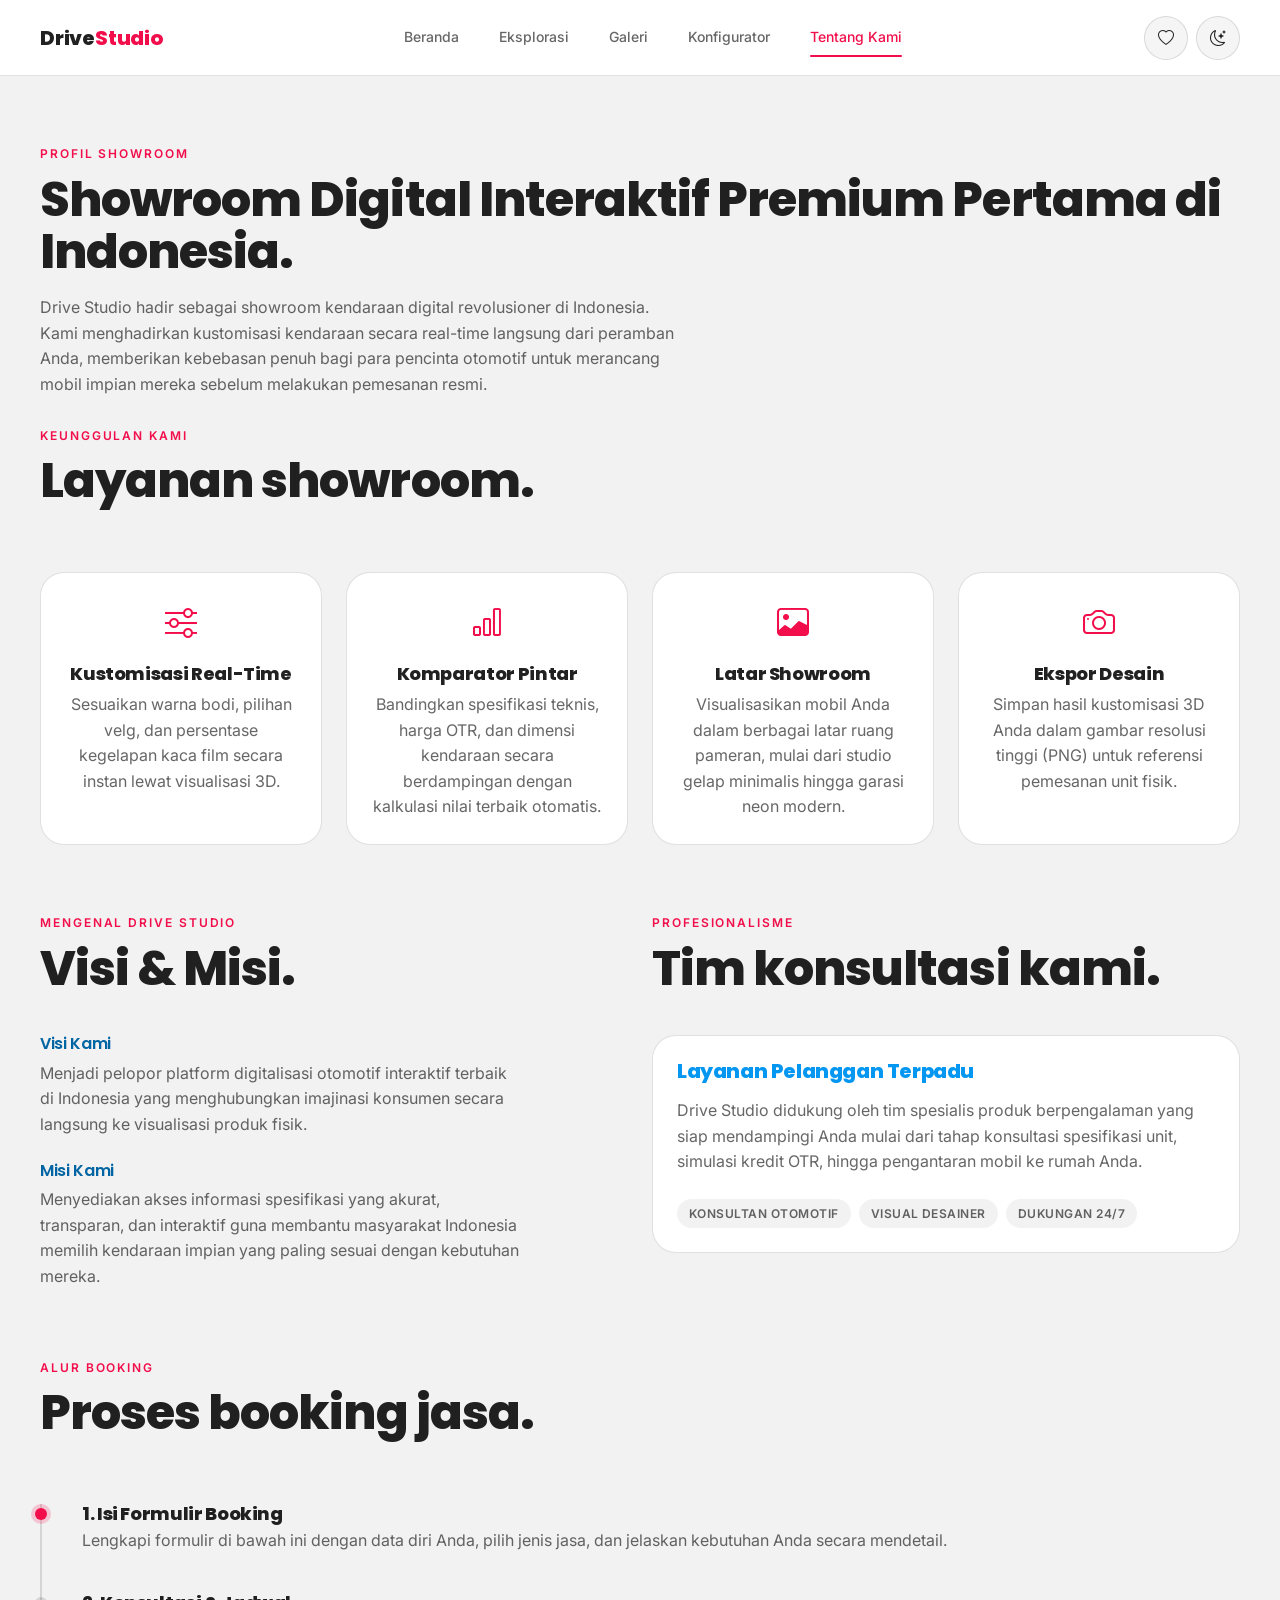
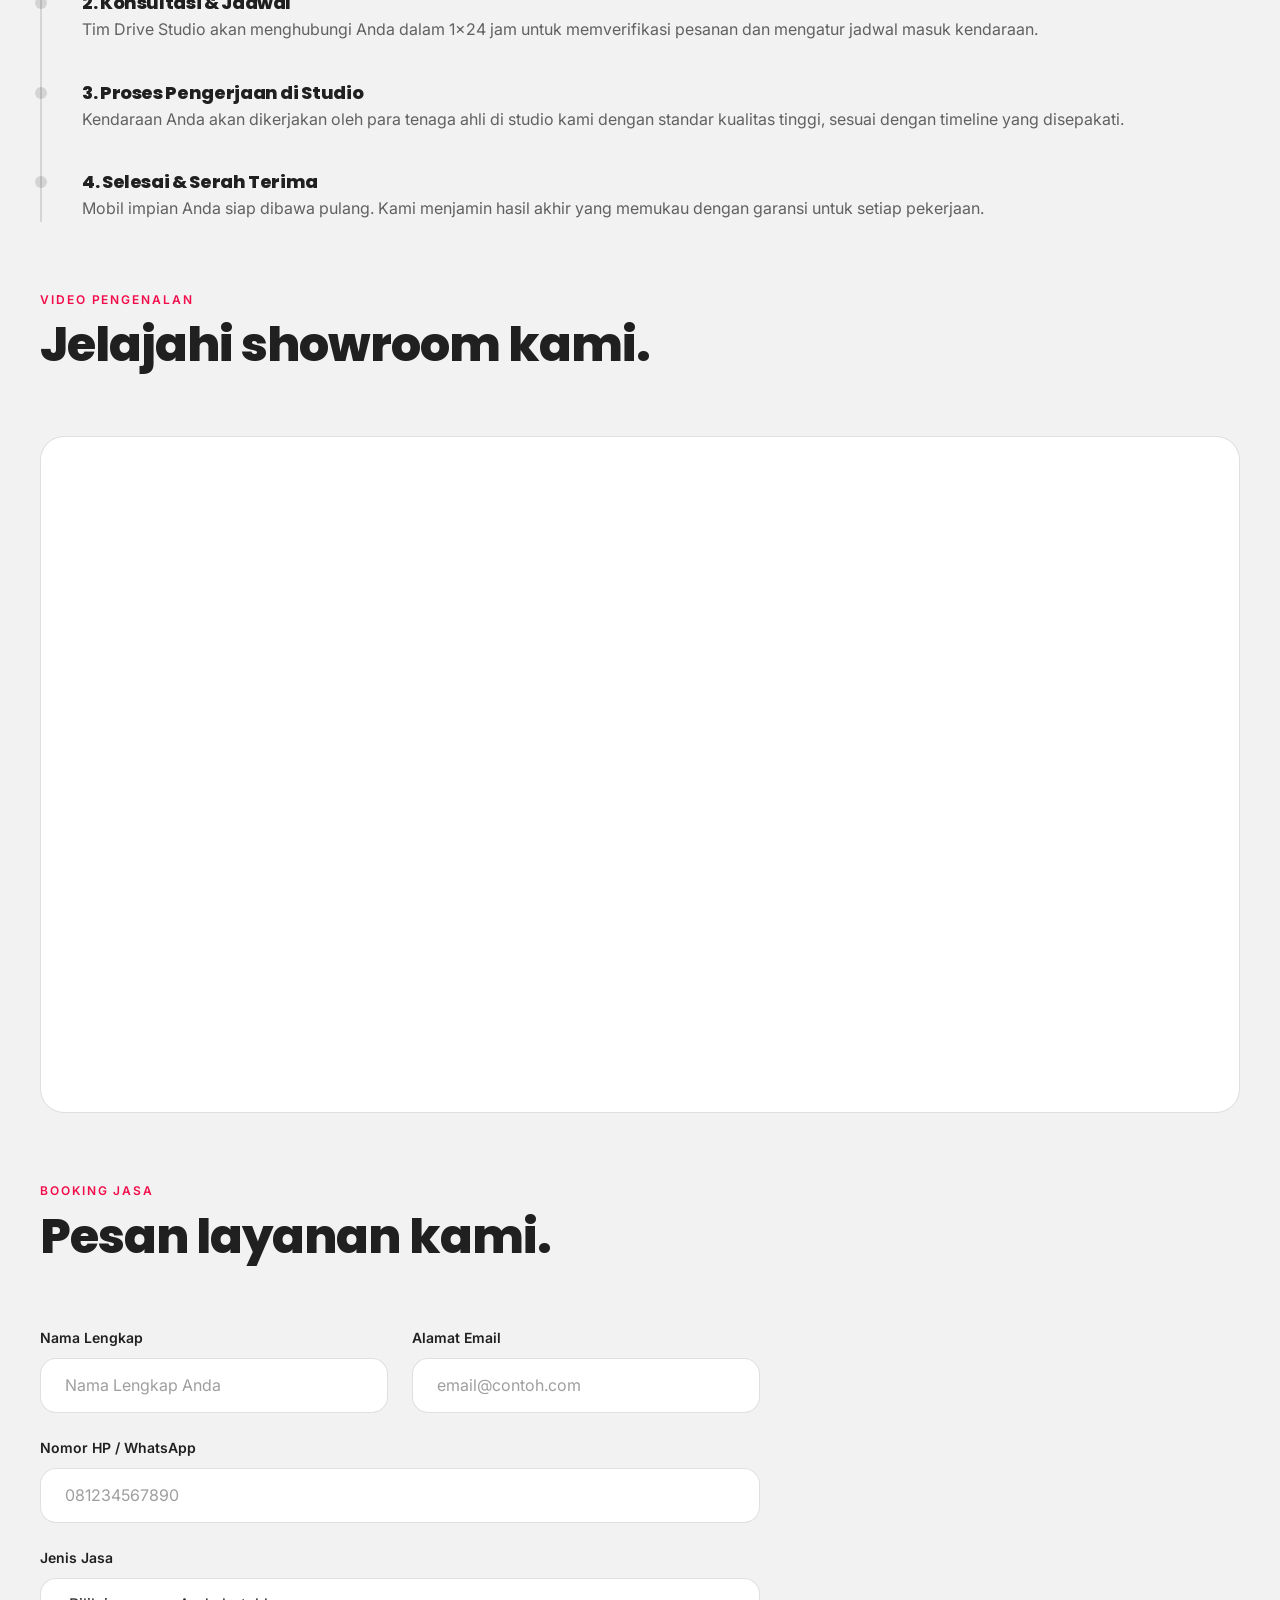
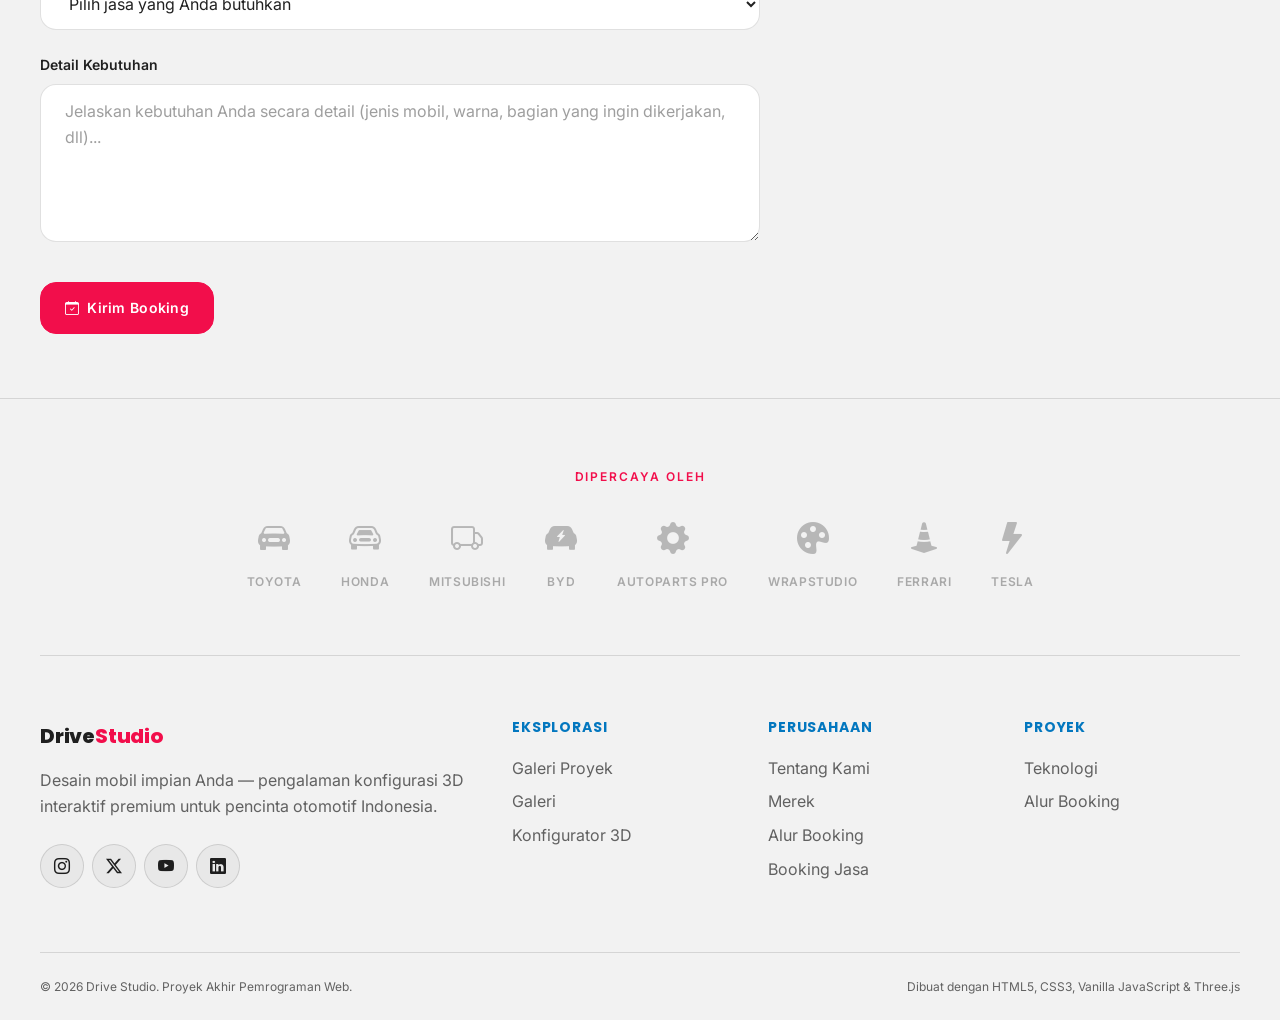
==== about.html @ 130761ae "Initial commit" ====
<!DOCTYPE html>
<html lang="id">
<head>
  <meta charset="UTF-8" />
  <meta name="viewport" content="width=device-width, initial-scale=1.0" />
  <title>Tentang Kami — Drive Studio</title>
  <meta name="description" content="Ketahui lebih lanjut tentang showroom digital Drive Studio, layanan kustomisasi 3D kami, serta hubungi tim konsultan kami." />

  <script>
    (function () {
      try {
        var saved = JSON.parse(localStorage.getItem('ds:theme'));
        if (saved === 'light') document.documentElement.dataset.theme = 'light';
      } catch (e) { /* localStorage tidak tersedia */ }
    })();
  </script>

  <link rel="stylesheet" href="https://cdn.jsdelivr.net/npm/bootstrap-icons@1.11.3/font/bootstrap-icons.min.css" />
  <link rel="stylesheet" href="css/main.css?v=21" />
  <link rel="stylesheet" href="css/components.css?v=21" />
  <link rel="stylesheet" href="css/animations.css?v=21" />
  <link rel="stylesheet" href="css/pages.css?v=21" />
  <link rel="stylesheet" href="css/responsive.css?v=21" />
</head>
<body data-page="about">

  <div class="loading-screen" id="loadingScreen">
    <p class="loading-logo">DRIVE<span class="text-primary">STUDIO</span></p>
    <div class="loading-bar">
      <div class="loading-bar-fill" id="loadingBarFill"></div>
    </div>
  </div>

  <header class="navbar" id="navbar">
    <div class="container navbar-inner">
      <a href="index.html" class="navbar-brand">Drive<span>Studio</span></a>

      <nav class="navbar-links" aria-label="Navigasi Utama">
        <a href="index.html">Beranda</a>
        <a href="cars.html">Eksplorasi</a>
        <a href="compare.html">Galeri</a>
        <a href="configurator.html">Konfigurator</a>
        <a href="about.html" class="is-active">Tentang Kami</a>
      </nav>

      <div class="navbar-actions">
        <a href="cars.html?view=favorites" class="btn-icon icon-btn-badged" id="favoritesLink" aria-label="Mobil Favorit">
          <i class="bi bi-heart"></i>
          <span class="icon-btn-badge" id="favoritesCount" hidden>0</span>
        </a>
        <button type="button" class="btn-icon" id="themeToggle" aria-label="Ubah Tema Terang/Gelap">
          <i class="bi bi-moon-stars" id="themeIcon"></i>
        </button>
        <button type="button" class="btn-icon navbar-toggle" id="navbarToggle" aria-label="Buka Menu" aria-expanded="false" aria-controls="navbarDrawer">
          <i class="bi bi-list" id="navbarToggleIcon"></i>
        </button>
      </div>
    </div>
  </header>

  <div class="navbar-drawer" id="navbarDrawer">
    <a href="index.html">Beranda</a>
    <a href="cars.html">Eksplorasi</a>
    <a href="compare.html">Galeri</a>
    <a href="configurator.html">Konfigurator</a>
    <a href="about.html" class="is-active">Tentang Kami</a>
  </div>

  <main id="main-content">
    <section class="page-hero">
      <div class="container">
        <p class="eyebrow reveal">Profil Showroom</p>
        <h1 class="mt-2 reveal fs-h2">Showroom Digital Interaktif Premium Pertama di Indonesia.</h1>
        <p class="text-mid mt-3 reveal max-w-prose">
          Drive Studio hadir sebagai showroom kendaraan digital revolusioner di Indonesia. Kami menghadirkan kustomisasi kendaraan secara real-time langsung dari peramban Anda, memberikan kebebasan penuh bagi para pencinta otomotif untuk merancang mobil impian mereka sebelum melakukan pemesanan resmi.
        </p>
      </div>
    </section>

    <!-- Services / Features -->
    <section class="section pt-0" id="tech">
      <div class="container">
        <p class="eyebrow reveal">Keunggulan Kami</p>
        <h2 class="mt-2 reveal">Layanan showroom.</h2>

        <div class="grid grid-4 mt-6 reveal-stagger">
          <article class="card tech-card reveal">
            <i class="bi bi-sliders"></i>
            <h3 class="mt-3" style="font-size: 1.125rem;">Kustomisasi Real-Time</h3>
            <p class="text-mid mt-2">Sesuaikan warna bodi, pilihan velg, dan persentase kegelapan kaca film secara instan lewat visualisasi 3D.</p>
          </article>
          <article class="card tech-card reveal">
            <i class="bi bi-bar-chart"></i>
            <h3 class="mt-3" style="font-size: 1.125rem;">Komparator Pintar</h3>
            <p class="text-mid mt-2">Bandingkan spesifikasi teknis, harga OTR, dan dimensi kendaraan secara berdampingan dengan kalkulasi nilai terbaik otomatis.</p>
          </article>
          <article class="card tech-card reveal">
            <i class="bi bi-image"></i>
            <h3 class="mt-3" style="font-size: 1.125rem;">Latar Showroom</h3>
            <p class="text-mid mt-2">Visualisasikan mobil Anda dalam berbagai latar ruang pameran, mulai dari studio gelap minimalis hingga garasi neon modern.</p>
          </article>
          <article class="card tech-card reveal">
            <i class="bi bi-camera"></i>
            <h3 class="mt-3" style="font-size: 1.125rem;">Ekspor Desain</h3>
            <p class="text-mid mt-2">Simpan hasil kustomisasi 3D Anda dalam gambar resolusi tinggi (PNG) untuk referensi pemesanan unit fisik.</p>
          </article>
        </div>
      </div>
    </section>

    <!-- Team and Visi Misi -->
    <section class="section pt-0">
      <div class="container">
        <div class="grid grid-2 gap-5 items-start">
          <div class="reveal">
            <p class="eyebrow">Mengenal Drive Studio</p>
            <h2 class="mt-2">Visi &amp; Misi.</h2>
            <div class="mt-5">
              <h4 class="fs-base fw-600 text-secondary">Visi Kami</h4>
              <p class="text-mid mt-2 max-w-sm">
                Menjadi pelopor platform digitalisasi otomotif interaktif terbaik di Indonesia yang menghubungkan imajinasi konsumen secara langsung ke visualisasi produk fisik.
              </p>
            </div>
            <div class="mt-4">
              <h4 class="fs-base fw-600 text-secondary">Misi Kami</h4>
              <p class="text-mid mt-2 max-w-sm">
                Menyediakan akses informasi spesifikasi yang akurat, transparan, dan interaktif guna membantu masyarakat Indonesia memilih kendaraan impian yang paling sesuai dengan kebutuhan mereka.
              </p>
            </div>
          </div>

          <div class="reveal">
            <p class="eyebrow">Profesionalisme</p>
            <h2 class="mt-2">Tim konsultasi kami.</h2>
            <div class="card mt-5">
              <div class="card-body">
                <h3 style="font-size: 1.25rem; color: var(--secondary);">Layanan Pelanggan Terpadu</h3>
                <p class="text-mid mt-3">
                  Drive Studio didukung oleh tim spesialis produk berpengalaman yang siap mendampingi Anda mulai dari tahap konsultasi spesifikasi unit, simulasi kredit OTR, hingga pengantaran mobil ke rumah Anda.
                </p>
                <div class="flex gap-2 mt-4" style="flex-wrap: wrap;">
                  <span class="badge">Konsultan Otomotif</span>
                  <span class="badge">Visual Desainer</span>
                  <span class="badge">Dukungan 24/7</span>
                </div>
              </div>
            </div>
          </div>
        </div>
      </div>
    </section>

    <!-- Booking Process Flow -->
    <section class="section pt-0" id="roadmap">
      <div class="container">
        <p class="eyebrow reveal">Alur Booking</p>
        <h2 class="mt-2 reveal">Proses booking jasa.</h2>

        <ol class="timeline mt-6 reveal-stagger">
          <li class="timeline-item is-complete reveal">
            <span class="timeline-marker"></span>
            <h3 style="font-size: 1.125rem;">1. Isi Formulir Booking</h3>
            <p class="text-mid mt-1">Lengkapi formulir di bawah ini dengan data diri Anda, pilih jenis jasa, dan jelaskan kebutuhan Anda secara mendetail.</p>
          </li>
          <li class="timeline-item reveal">
            <span class="timeline-marker"></span>
            <h3 style="font-size: 1.125rem;">2. Konsultasi & Jadwal</h3>
            <p class="text-mid mt-1">Tim Drive Studio akan menghubungi Anda dalam 1×24 jam untuk memverifikasi pesanan dan mengatur jadwal masuk kendaraan.</p>
          </li>
          <li class="timeline-item reveal">
            <span class="timeline-marker"></span>
            <h3 style="font-size: 1.125rem;">3. Proses Pengerjaan di Studio</h3>
            <p class="text-mid mt-1">Kendaraan Anda akan dikerjakan oleh para tenaga ahli di studio kami dengan standar kualitas tinggi, sesuai dengan timeline yang disepakati.</p>
          </li>
          <li class="timeline-item reveal">
            <span class="timeline-marker"></span>
            <h3 style="font-size: 1.125rem;">4. Selesai & Serah Terima</h3>
            <p class="text-mid mt-1">Mobil impian Anda siap dibawa pulang. Kami menjamin hasil akhir yang memukau dengan garansi untuk setiap pekerjaan.</p>
          </li>
        </ol>
      </div>
    </section>

    <!-- Video -->
    <section class="section pt-0" id="video">
      <div class="container">
        <p class="eyebrow reveal">Video Pengenalan</p>
        <h2 class="mt-2 reveal">Jelajahi showroom kami.</h2>
        <div class="video-wrapper mt-6 reveal">
          <iframe
            src="https://www.youtube.com/embed/UDagmllAjHA?si=gYsrzGfTugebwSk8&amp;start=8"
            title="Drive Studio showroom preview"
            style="border: 0;"
            allow="accelerometer; autoplay; clipboard-write; encrypted-media; gyroscope; picture-in-picture"
            allowfullscreen
            loading="lazy"
          ></iframe>
        </div>
      </div>
    </section>

    <!-- Booking Jasa -->
    <section class="section pt-0" id="contact">
      <div class="container">
        <p class="eyebrow reveal">Booking Jasa</p>
        <h2 class="mt-2 reveal">Pesan layanan kami.</h2>
        <form class="contact-form mt-6 reveal" id="contactForm" novalidate>
          <div class="form-grid">
            <div class="form-group">
              <label for="contactName" class="form-label">Nama Lengkap</label>
              <input type="text" class="input" id="contactName" name="name" placeholder="Nama Lengkap Anda" required minlength="3" />
              <p class="form-error" id="nameError" hidden><i class="bi bi-exclamation-circle"></i> Nama minimal 3 karakter.</p>
            </div>
            <div class="form-group">
              <label for="contactEmail" class="form-label">Alamat Email</label>
              <input type="email" class="input" id="contactEmail" name="email" placeholder="email@contoh.com" required />
              <p class="form-error" id="emailError" hidden><i class="bi bi-exclamation-circle"></i> Email harus mengandung karakter "@" yang valid.</p>
            </div>
          </div>
          <div class="form-group mt-4">
            <label for="contactPhone" class="form-label">Nomor HP / WhatsApp</label>
            <input type="tel" class="input" id="contactPhone" name="phone" placeholder="081234567890" required />
            <p class="form-error" id="phoneError" hidden><i class="bi bi-exclamation-circle"></i> Nomor HP/WhatsApp tidak valid (minimal 9 digit).</p>
          </div>
          <div class="form-group mt-4">
            <label for="contactService" class="form-label">Jenis Jasa</label>
            <select class="select" id="contactService" name="service" required>
              <option value="" disabled selected>Pilih jasa yang Anda butuhkan</option>
              <option value="desain">Jasa Desain</option>
              <option value="stiker">Jasa Pemasangan Stiker</option>
              <option value="cat">Jasa Cat Mobil</option>
              <option value="suku-cadang">Jasa Suku Cadang</option>
            </select>
            <p class="form-error" id="serviceError" hidden><i class="bi bi-exclamation-circle"></i> Silakan pilih jenis jasa.</p>
          </div>
          <div class="form-group mt-4">
            <label for="contactMessage" class="form-label">Detail Kebutuhan</label>
            <textarea class="input" id="contactMessage" name="message" rows="5" placeholder="Jelaskan kebutuhan Anda secara detail (jenis mobil, warna, bagian yang ingin dikerjakan, dll)..." required></textarea>
            <p class="form-error" id="messageError" hidden><i class="bi bi-exclamation-circle"></i> Pesan tidak boleh kosong.</p>
          </div>
          <button type="submit" class="btn btn-primary mt-5">
            <i class="bi bi-calendar-check"></i> Kirim Booking
          </button>
        </form>
        <div class="form-success mt-5" id="formSuccess" hidden>
          <i class="bi bi-check-circle" style="font-size: 2.5rem; color: #4caf50;"></i>
          <p class="mt-3" style="color: var(--secondary); font-weight: 600;">Booking Berhasil Dikirim!</p>
          <p class="text-mid mt-2">Terima kasih telah mempercayakan kebutuhan Anda kepada Drive Studio. Tim kami akan menghubungi Anda dalam 1×24 jam melalui WhatsApp atau Email.</p>
        </div>
      </div>
    </section>
  </main>

  <footer class="footer">
    <div class="container">
      <div class="footer-partners">
        <p class="eyebrow">Dipercaya Oleh</p>
        <div class="partner-logos mt-4">
          <div class="partner-logo" aria-label="Toyota"><i class="bi bi-car-front-fill"></i><span>Toyota</span></div>
          <div class="partner-logo" aria-label="Honda"><i class="bi bi-car-front"></i><span>Honda</span></div>
          <div class="partner-logo" aria-label="Mitsubishi"><i class="bi bi-truck"></i><span>Mitsubishi</span></div>
          <div class="partner-logo" aria-label="BYD"><i class="bi bi-ev-front-fill"></i><span>BYD</span></div>
          <div class="partner-logo" aria-label="AutoParts Pro"><i class="bi bi-gear-fill"></i><span>AutoParts Pro</span></div>
          <div class="partner-logo" aria-label="WrapStudio"><i class="bi bi-palette-fill"></i><span>WrapStudio</span></div>
          <div class="partner-logo" aria-label="Ferrari"><i class="bi bi-cone-striped"></i><span>Ferrari</span></div>
          <div class="partner-logo" aria-label="Tesla"><i class="bi bi-lightning-fill"></i><span>Tesla</span></div>
        </div>
      </div>
      <div class="footer-grid">
        <div>
          <a href="index.html" class="navbar-brand">Drive<span>Studio</span></a>
          <p class="mt-3">Desain mobil impian Anda — pengalaman konfigurasi 3D interaktif premium untuk pencinta otomotif Indonesia.</p>
          <div class="social-links mt-4">
            <a href="https://instagram.com/drivestudio" class="btn-icon" aria-label="Instagram"><i class="bi bi-instagram"></i></a>
            <a href="https://x.com/drivestudio" class="btn-icon" aria-label="X (Twitter)"><i class="bi bi-twitter-x"></i></a>
            <a href="https://youtube.com/@drivestudio" class="btn-icon" aria-label="YouTube"><i class="bi bi-youtube"></i></a>
            <a href="https://linkedin.com/company/drivestudio" class="btn-icon" aria-label="LinkedIn"><i class="bi bi-linkedin"></i></a>
          </div>
        </div>

        <div>
          <h4 class="footer-heading">Eksplorasi</h4>
          <nav class="footer-links">
            <a href="compare.html">Galeri Proyek</a>
            <a href="compare.html">Galeri</a>
            <a href="configurator.html">Konfigurator 3D</a>
          </nav>
        </div>

        <div>
          <h4 class="footer-heading">Perusahaan</h4>
          <nav class="footer-links">
            <a href="about.html">Tentang Kami</a>
            <a href="index.html#brands">Merek</a>
            <a href="about.html#roadmap">Alur Booking</a>
            <a href="about.html#contact">Booking Jasa</a>
          </nav>
        </div>

        <div>
          <h4 class="footer-heading">Proyek</h4>
          <nav class="footer-links">
            <a href="about.html#tech">Teknologi</a>
            <a href="about.html#roadmap">Alur Booking</a>
          </nav>
        </div>
      </div>

      <div class="footer-bottom">
        <p>&copy; 2026 Drive Studio. Proyek Akhir Pemrograman Web.</p>
        <p>Dibuat dengan HTML5, CSS3, Vanilla JavaScript &amp; Three.js</p>
      </div>
    </div>
  </footer>

  <script type="module">
    import { initNavbar } from './js/nav.js';
    import { initTheme } from './js/theme.js';
    import { initScrollReveal, initCounters, initLoadingScreen } from './js/utils.js';

    initNavbar();
    initTheme();
    initScrollReveal();
    initCounters();
    initLoadingScreen();

    // --- Booking Form Validation ---
    const form = document.getElementById('contactForm');
    if (form) {
      const fields = [
        { input: 'contactName', error: 'nameError', validate: (v) => v.trim().length >= 3 },
        { input: 'contactEmail', error: 'emailError', validate: (v) => v.includes('@') && /^[^\s@]+@[^\s@]+\.[^\s@]+$/.test(v) },
        { input: 'contactPhone', error: 'phoneError', validate: (v) => /^[0-9+]{9,15}$/.test(v) },
        { input: 'contactService', error: 'serviceError', validate: (v) => v.length > 0 },
        { input: 'contactMessage', error: 'messageError', validate: (v) => v.trim().length > 0 },
      ];

      // Real-time validation handler
      const validateField = (input, error, validateFn) => {
        const el = document.getElementById(input);
        const errEl = document.getElementById(error);
        if (!el) return true;
        const ok = validateFn(el.value);
        el.classList.toggle('is-invalid', !ok);
        if (errEl) errEl.hidden = ok;
        return ok;
      };

      // Add input and blur listeners to all fields for real-time feedback
      fields.forEach(({ input, error, validate }) => {
        const el = document.getElementById(input);
        if (el) {
          el.addEventListener('blur', () => validateField(input, error, validate));
          el.addEventListener('input', () => {
            // Once invalid, check on every keystroke
            if (el.classList.contains('is-invalid')) {
              validateField(input, error, validate);
            }
          });
        }
      });

      form.addEventListener('submit', (e) => {
        e.preventDefault();
        let valid = true;

        fields.forEach(({ input, error, validate }) => {
          if (!validateField(input, error, validate)) {
            valid = false;
          }
        });

        if (valid) {
          form.hidden = true;
          document.getElementById('formSuccess').hidden = false;
        }
      });
    }
  </script>
</body>
</html>
---- css/main.css ----
/* ============================================================
   Drive Studio — main.css
   Design tokens, reset, base typography, layout & utility classes.
   Mobile-first: base rules target ~360px; responsive.css layers
   min-width overrides on top of this file.
   ============================================================ */
@import url('https://fonts.googleapis.com/css2?family=Inter:wght@400;500;600;700&family=Poppins:wght@600;700;800&family=Space+Grotesk:wght@500;600;700&display=swap');

/* ---------- Design Tokens ---------- */
:root {
  /* Brand palette */
  --bg: #F2F2F2;
  --bg-elevated: #ffffff;
  --card: #ffffff;
  --card-hover: #f9f9f9;
  --primary: #F20E4B;
  --primary-dim: #c20b3c;
  --secondary: #0497F2;
  --secondary-text: #0265A3;
  --accent: #0377BF;
  --accent-text: #025a91;
  --warning: #F5A448;

  /* Text (Dark on Light) */
  --text-high: rgba(0, 0, 0, 0.87);
  --text-mid: rgba(0, 0, 0, 0.60);
  --text-low: rgba(0, 0, 0, 0.38);
  --text-on-primary: #ffffff;

  /* Borders / glass */
  --border: rgba(0, 0, 0, 0.12);
  --border-strong: rgba(0, 0, 0, 0.24);
  --glass-bg: rgba(255, 255, 255, 0.85);
  --glass-border: rgba(0, 0, 0, 0.08);
  --glass-blur: 16px;

  /* Typography */
  --font-heading: 'Poppins', sans-serif;
  --font-body: 'Inter', sans-serif;
  --font-numeric: 'Space Grotesk', monospace;

  /* Type scale (mobile-first, responsive.css scales these up) */
  --fs-h1: clamp(2.25rem, 6vw, 4.5rem);
  --fs-h2: clamp(1.75rem, 4vw, 3rem);
  --fs-h3: clamp(1.375rem, 2.5vw, 1.875rem);
  --fs-h4: 1.125rem;
  --fs-body: 1rem;
  --fs-sm: 0.875rem;
  --fs-xs: 0.75rem;

  /* Radius */
  --radius-sm: 8px;
  --radius-md: 16px;
  --radius-lg: 24px;
  --radius-pill: 999px;

  /* Spacing scale */
  --space-1: 4px;
  --space-2: 8px;
  --space-3: 16px;
  --space-4: 24px;
  --space-5: 40px;
  --space-6: 64px;
  --space-7: 96px;

  /* Motion */
  --ease-out: cubic-bezier(0.16, 1, 0.3, 1);
  --ease-in-out: cubic-bezier(0.65, 0, 0.35, 1);
  --dur-fast: 150ms;
  --dur-med: 300ms;
  --dur-slow: 600ms;
  --stagger-unit: 90ms;

  /* Shadows */
  --shadow-sm: 0 4px 12px rgba(0, 0, 0, 0.05);
  --shadow-md: 0 12px 32px rgba(0, 0, 0, 0.08);
  --shadow-glow-primary: 0 8px 24px rgba(242, 14, 75, 0.3);
  --shadow-glow-accent: 0 8px 24px rgba(3, 119, 191, 0.25);

  /* Layout */
  --container-max: 1320px;
  --nav-height: 76px;
}

/* Reduced-motion users get near-instant transitions everywhere */
@media (prefers-reduced-motion: reduce) {
  :root {
    --dur-fast: 1ms;
    --dur-med: 1ms;
    --dur-slow: 1ms;
    --stagger-unit: 0ms;
  }
}

/* ---------- Basic Reset & Typography ---------- */
*,
*::before,
*::after {
  box-sizing: border-box;
  margin: 0;
  padding: 0;
}

html {
  color-scheme: light;
  scroll-behavior: smooth;
}

body {
  background: var(--bg);
  color: var(--text-high);
  font-family: var(--font-body);
  font-size: var(--fs-body);
  line-height: 1.6;
  overflow-x: hidden;
  -webkit-font-smoothing: antialiased;
}

img,
picture,
video,
canvas,
svg {
  display: block;
  max-width: 100%;
}

a {
  color: inherit;
  text-decoration: none;
}

button,
input,
select,
textarea {
  font: inherit;
  color: inherit;
  background: none;
  border: none;
}

button {
  cursor: pointer;
}

ul,
ol {
  list-style: none;
}

/* Visible focus state everywhere (a11y) — never remove without replacement */
:focus-visible {
  outline: 2px solid var(--primary);
  outline-offset: 3px;
  border-radius: var(--radius-sm);
}

/* ---------- Base Typography ---------- */
h1,
h2,
h3,
h4 {
  font-family: var(--font-heading);
  font-weight: 800;
  line-height: 1.1;
  letter-spacing: -0.02em;
  color: var(--text-high);
}

h1 {
  font-size: var(--fs-h1);
}

h2 {
  font-size: var(--fs-h2);
}

h3 {
  font-size: var(--fs-h3);
}

h4 {
  font-size: var(--fs-h4);
}

p {
  color: var(--text-mid);
}

.text-high {
  color: var(--text-high);
}

.text-mid {
  color: var(--text-mid);
}

.text-low {
  color: var(--text-low);
}

.text-primary {
  color: var(--primary);
}

.text-secondary {
  color: var(--secondary-text);
}

.text-accent {
  color: var(--accent-text);
}

.text-warning {
  color: var(--warning);
}

.numeric,
.stat-number {
  font-family: var(--font-numeric);
  font-variant-numeric: tabular-nums;
}

.eyebrow {
  display: inline-block;
  font-family: var(--font-body);
  font-size: var(--fs-xs);
  font-weight: 600;
  letter-spacing: 0.16em;
  text-transform: uppercase;
  color: var(--primary);
}

/* ---------- Layout ---------- */
.container {
  width: 100%;
  max-width: var(--container-max);
  margin-inline: auto;
  padding-inline: var(--space-3);
}

.section {
  padding-block: var(--space-6);
}

.flex {
  display: flex;
}

.flex-wrap {
  flex-wrap: wrap;
}

.flex-col {
  flex-direction: column;
}

.items-start {
  align-items: flex-start;
}

.items-center {
  align-items: center;
}

.justify-center {
  justify-content: center;
}

.justify-between {
  justify-content: space-between;
}

.gap-1 { gap: var(--space-1); }
.gap-2 { gap: var(--space-2); }
.gap-3 { gap: var(--space-3); }
.gap-4 { gap: var(--space-4); }
.gap-5 { gap: var(--space-5); }

.grid {
  display: grid;
  gap: var(--space-4);
}

.grid-2 { grid-template-columns: repeat(1, 1fr); }
.grid-3 { grid-template-columns: repeat(1, 1fr); }
.grid-4 { grid-template-columns: repeat(1, 1fr); }

/* Spacing utilities */
.mt-1 { margin-top: var(--space-1); } .mt-2 { margin-top: var(--space-2); }
.mt-3 { margin-top: var(--space-3); } .mt-4 { margin-top: var(--space-4); }
.mt-5 { margin-top: var(--space-5); } .mt-6 { margin-top: var(--space-6); }
.mb-1 { margin-bottom: var(--space-1); } .mb-2 { margin-bottom: var(--space-2); }
.mb-3 { margin-bottom: var(--space-3); } .mb-4 { margin-bottom: var(--space-4); }
.mb-5 { margin-bottom: var(--space-5); } .mb-6 { margin-bottom: var(--space-6); }
.mt-7 { margin-top: var(--space-7); } .mb-7 { margin-bottom: var(--space-7); }

/* Font-size & Weight utilities */
.fs-h1 { font-size: var(--fs-h1); }
.fs-h2 { font-size: var(--fs-h2); }
.fs-h3 { font-size: var(--fs-h3); }
.fs-base { font-size: var(--fs-base); }
.fs-xs { font-size: var(--fs-xs); }
.fs-sm { font-size: var(--fs-sm); }
.fw-600 { font-weight: 600; }
.fw-700 { font-weight: 700; }

/* Padding utilities */
.pt-0 { padding-top: 0 !important; }
.pt-4 { padding-top: var(--space-4); }
.pt-6 { padding-top: var(--space-6); }
.pb-0 { padding-bottom: 0 !important; }
.p-4 { padding: var(--space-4); }
.p-6 { padding: var(--space-6); }

/* Display & Layout utilities */
.d-none { display: none; }
.d-block { display: block; }
.text-center { text-align: center; }
.text-left { text-align: left; }
.mx-auto { margin-inline: auto; }

/* Image & Aspect Ratio */
.aspect-video { aspect-ratio: 16 / 9; }
.aspect-square { aspect-ratio: 1 / 1; }
.object-cover { object-fit: cover; }
.object-contain { object-fit: contain; }
.w-full { width: 100%; }
.h-full { height: 100%; }

/* Width constraints */
.max-w-prose { max-width: 65ch; }
.max-w-md { max-width: 60ch; }
.max-w-sm { max-width: 48ch; }

/* Line-height utilities */
.lh-snug { line-height: 1.3; }
.lh-normal { line-height: 1.6; }

/* ---------- Glassmorphism ---------- */
.glass {
  background: var(--glass-bg);
  backdrop-filter: blur(var(--glass-blur));
  -webkit-backdrop-filter: blur(var(--glass-blur));
  border: 1px solid var(--glass-border);
}

/* ---------- Screen-reader only ---------- */
.sr-only {
  position: absolute;
  width: 1px;
  height: 1px;
  padding: 0;
  margin: -1px;
  overflow: hidden;
  clip: rect(0, 0, 0, 0);
  white-space: nowrap;
  border: 0;
}

/* ---------- Range input ---------- */
input[type="range"] {
  -webkit-appearance: none;
  appearance: none;
  height: 4px;
  border-radius: var(--radius-pill);
  background: var(--border);
  outline: none;
  cursor: pointer;
}

input[type="range"]::-webkit-slider-thumb {
  -webkit-appearance: none;
  appearance: none;
  width: 18px;
  height: 18px;
  border-radius: 50%;
  background: var(--primary);
  box-shadow: var(--shadow-sm);
  transition: transform var(--dur-fast) var(--ease-out);
}

input[type="range"]::-webkit-slider-thumb:hover {
  transform: scale(1.15);
}

input[type="range"]::-moz-range-thumb {
  width: 18px;
  height: 18px;
  border-radius: 50%;
  background: var(--primary);
  border: none;
  box-shadow: var(--shadow-sm);
  transition: transform var(--dur-fast) var(--ease-out);
}

input[type="range"]::-moz-range-thumb:hover {
  transform: scale(1.15);
}

/* ---------- Section separator ---------- */
.section-divider {
  height: 1px;
  background: var(--border);
  margin-block: 0;
}

/* ---------- Toast colors (light-theme friendly) ---------- */
.toast {
  background: var(--card);
  border: 1px solid var(--border);
  color: var(--text-high);
}

/* ---------- Brand colors for configurator header chip ---------- */
.car-brand-chip {
  display: inline-block;
  padding: 0.25rem 0.875rem;
  border-radius: var(--radius-pill);
  font-size: var(--fs-xs);
  font-weight: 700;
  letter-spacing: 0.08em;
  text-transform: uppercase;
  background: rgba(242, 14, 75, 0.10);
  color: var(--primary);
  border: 1px solid rgba(242, 14, 75, 0.25);
}
---- css/components.css ----
/* ============================================================
   Drive Studio — components.css
   Shared, reusable component styles used across every page.
   ============================================================ */

/* ---------- Buttons ---------- */
.btn {
  display: inline-flex;
  align-items: center;
  justify-content: center;
  gap: var(--space-2);
  padding: 0.875rem 1.5rem;
  border-radius: var(--radius-md);
  font-family: var(--font-body);
  font-size: var(--fs-sm);
  font-weight: 600;
  letter-spacing: 0.02em;
  white-space: nowrap;
  transition: transform var(--dur-fast) var(--ease-out),
    box-shadow var(--dur-fast) var(--ease-out),
    background-color var(--dur-fast) var(--ease-out),
    border-color var(--dur-fast) var(--ease-out);
}

.btn:active {
  transform: scale(0.97);
}

.btn-primary {
  background: var(--primary);
  color: var(--text-on-primary);
  border: 1px solid var(--primary);
}

.btn-primary:hover {
  background: var(--primary-dim);
  box-shadow: var(--shadow-glow-primary);
  transform: translateY(-2px);
}

.btn-secondary {
  background: var(--secondary);
  color: var(--text-on-primary);
  border: 1px solid var(--secondary);
}

.btn-secondary:hover {
  opacity: 0.9;
  transform: translateY(-2px);
}

.btn-outline {
  background: transparent;
  color: var(--primary);
  border: 1px solid var(--primary);
}

.btn-outline:hover {
  background: rgba(242, 14, 75, 0.08); /* Primary semi-transparent */
  transform: translateY(-2px);
}

.btn-ghost {
  background: transparent;
  color: var(--text-high);
  border: 1px solid transparent;
}

.btn-ghost:hover {
  background: rgba(0, 0, 0, 0.06);
}

.btn-accent {
  background: var(--accent);
  color: var(--text-on-primary);
}

.btn-accent:hover {
  box-shadow: var(--shadow-glow-accent);
  transform: translateY(-2px);
}

.btn-warning {
  background: var(--warning);
  color: var(--text-on-primary);
}

.btn-icon {
  display: inline-flex;
  align-items: center;
  justify-content: center;
  width: 44px;
  height: 44px;
  padding: 0;
  border-radius: 50%;
  background: rgba(0, 0, 0, 0.04);
  border: 1px solid var(--border);
  color: var(--text-high);
}

.btn-icon:hover {
  background: rgba(0, 0, 0, 0.08);
}

.btn-icon i,
.favorite-btn i {
  line-height: 1;
  vertical-align: 0;
}

.icon-btn-badged {
  position: relative;
}

.icon-btn-badge {
  position: absolute;
  top: -4px;
  right: -4px;
  min-width: 18px;
  height: 18px;
  padding: 0 4px;
  align-items: center;
  justify-content: center;
  font-size: 0.65rem;
  font-weight: 700;
  border-radius: var(--radius-pill);
  background: var(--primary);
  color: var(--text-on-primary);
}

.icon-btn-badge:not([hidden]) {
  display: flex;
}

.btn-sm {
  padding: 0.5rem 1.125rem;
  font-size: var(--fs-xs);
}

/* ---------- Card ---------- */
.card {
  background: var(--card);
  border: 1px solid var(--border);
  border-radius: var(--radius-lg);
  overflow: hidden;
  transition: transform var(--dur-med) var(--ease-out),
    box-shadow var(--dur-med) var(--ease-out),
    border-color var(--dur-med) var(--ease-out);
}

.card:hover {
  transform: translateY(-6px);
  border-color: var(--border-strong);
  box-shadow: var(--shadow-md);
}

.card-body {
  padding: var(--space-4);
}

/* ---------- Badge ---------- */
.badge {
  display: inline-flex;
  align-items: center;
  gap: var(--space-1);
  padding: 0.3rem 0.75rem;
  border-radius: var(--radius-pill);
  font-size: var(--fs-xs);
  font-weight: 600;
  letter-spacing: 0.04em;
  text-transform: uppercase;
  background: rgba(0, 0, 0, 0.05);
  color: var(--text-mid);
}

.badge-primary {
  background: rgba(242, 14, 75, 0.12);
  color: var(--primary);
}

.badge-secondary {
  background: rgba(4, 151, 242, 0.12);
  color: var(--secondary);
}

.badge-accent {
  background: rgba(3, 119, 191, 0.12);
  color: var(--accent);
}

.badge-warning {
  background: rgba(245, 164, 72, 0.12);
  color: var(--warning);
}

.badge-new {
  background: var(--warning);
  color: #fff;
  border: none;
}

.badge-hybrid {
  background: rgba(4, 151, 242, 0.12);
  color: var(--secondary);
  border: 1px solid rgba(4, 151, 242, 0.3);
}

.badge-ev {
  background: rgba(3, 119, 191, 0.12);
  color: var(--accent);
  border: 1px solid rgba(3, 119, 191, 0.3);
}

/* ---------- Inputs ---------- */
.input,
.select {
  width: 100%;
  padding: 0.875rem 1.5rem;
  background: var(--card);
  border: 1px solid var(--border);
  border-radius: var(--radius-md);
  color: var(--text-high);
  transition: border-color var(--dur-fast) var(--ease-out);
}

.input::placeholder {
  color: var(--text-low);
}

.input:focus,
.select:focus {
  border-color: var(--primary);
}

.input-group {
  position: relative;
}

.input-group .input {
  padding-left: 2.75rem;
}

.input-group .input-icon {
  position: absolute;
  left: 1rem;
  top: 50%;
  transform: translateY(-50%);
  color: var(--text-low);
}

/* ---------- Navbar ---------- */
.navbar {
  position: fixed;
  inset-inline: 0;
  top: 0;
  z-index: 100;
  height: var(--nav-height);
  display: flex;
  align-items: center;
  background: var(--bg-elevated);
  border-bottom: 1px solid var(--border);
  transition: box-shadow var(--dur-med) var(--ease-out);
}

.navbar.is-scrolled {
  box-shadow: var(--shadow-sm);
}

.navbar-inner {
  width: 100%;
  display: flex;
  align-items: center;
  justify-content: space-between;
}

.navbar-brand {
  font-family: var(--font-heading);
  font-weight: 800;
  font-size: 1.25rem;
  letter-spacing: -0.01em;
}

.navbar-brand span {
  color: var(--primary);
}

.navbar-links {
  display: none;
  align-items: center;
  gap: var(--space-5);
  font-size: var(--fs-sm);
  font-weight: 500;
}

.navbar-links a {
  position: relative;
  color: var(--text-mid);
  transition: color var(--dur-fast) var(--ease-out);
}

.navbar-links a:hover,
.navbar-links a.is-active {
  color: var(--primary);
}

.navbar-links a.is-active::after {
  content: '';
  position: absolute;
  left: 0;
  right: 0;
  bottom: -8px;
  height: 2px;
  background: var(--primary);
  border-radius: var(--radius-pill);
}

.navbar-actions {
  display: flex;
  align-items: center;
  gap: var(--space-2);
}

.navbar-toggle {
  display: flex;
  width: 44px;
  height: 44px;
  align-items: center;
  justify-content: center;
}

/* Mobile nav drawer */
.navbar-drawer {
  position: fixed;
  inset: 0;
  z-index: 99;
  background: color-mix(in srgb, var(--bg) 97%, transparent);
  backdrop-filter: blur(var(--glass-blur));
  display: flex;
  flex-direction: column;
  align-items: center;
  justify-content: center;
  gap: var(--space-5);
  opacity: 0;
  visibility: hidden;
  transition: opacity var(--dur-med) var(--ease-out);
}

.navbar-drawer.is-open {
  opacity: 1;
  visibility: visible;
}

.navbar-drawer a {
  font-family: var(--font-heading);
  font-size: 1.75rem;
  font-weight: 700;
}

/* ---------- Footer ---------- */
.footer {
  border-top: 1px solid var(--border);
  padding-block: var(--space-6) var(--space-4);
}

.footer-grid {
  display: grid;
  gap: var(--space-5);
  grid-template-columns: 1fr;
}

.footer-heading {
  font-size: var(--fs-sm);
  font-weight: 700;
  color: var(--accent);
  margin-bottom: var(--space-3);
  text-transform: uppercase;
  letter-spacing: 0.06em;
}

.footer-links a {
  display: block;
  color: var(--text-mid);
  padding-block: var(--space-1);
  transition: color var(--dur-fast) var(--ease-out);
}

.footer-links a:hover {
  color: var(--accent);
}

.footer-bottom {
  margin-top: var(--space-6);
  padding-top: var(--space-4);
  border-top: 1px solid var(--border);
  display: flex;
  flex-direction: column;
  gap: var(--space-2);
  font-size: var(--fs-xs);
  color: var(--text-low);
}

.social-links {
  display: flex;
  gap: var(--space-2);
}

/* ---------- Loading Screen ---------- */
.loading-screen {
  position: fixed;
  inset: 0;
  z-index: 999;
  background: var(--bg);
  display: flex;
  flex-direction: column;
  align-items: center;
  justify-content: center;
  gap: var(--space-3);
  transition: opacity var(--dur-slow) var(--ease-out),
    visibility var(--dur-slow) var(--ease-out);
}

.loading-screen.is-hidden {
  opacity: 0;
  visibility: hidden;
  pointer-events: none;
}

.loading-logo {
  font-family: var(--font-heading);
  font-size: 1.75rem;
  font-weight: 800;
}

.loading-bar {
  width: 200px;
  height: 2px;
  background: var(--border);
  border-radius: var(--radius-pill);
  overflow: hidden;
}

.loading-bar-fill {
  height: 100%;
  width: 0%;
  background: var(--primary);
  transition: width var(--dur-fast) linear;
}

/* ---------- Toast ---------- */
.toast-container {
  position: fixed;
  bottom: var(--space-4);
  right: var(--space-4);
  z-index: 200;
  display: flex;
  flex-direction: column;
  gap: var(--space-2);
}

.toast {
  min-width: 260px;
  max-width: 340px;
  padding: var(--space-3) var(--space-4);
  border-radius: var(--radius-md);
  display: flex;
  align-items: center;
  gap: var(--space-2);
  font-size: var(--fs-sm);
  box-shadow: var(--shadow-md);
  transform: translateY(12px);
  opacity: 0;
  transition: transform var(--dur-med) var(--ease-out), opacity var(--dur-med) var(--ease-out);
}

.toast.is-visible {
  transform: translateY(0);
  opacity: 1;
}

.toast-success { border-left: 3px solid #4caf50; }
.toast-error { border-left: 3px solid var(--primary); }
.toast-info { border-left: 3px solid var(--accent); }

/* ---------- Modal ---------- */
.modal-overlay {
  position: fixed;
  inset: 0;
  z-index: 300;
  background: rgba(0, 0, 0, 0.75);
  display: flex;
  align-items: center;
  justify-content: center;
  padding: var(--space-3);
  opacity: 0;
  visibility: hidden;
  transition: opacity var(--dur-med) var(--ease-out), visibility var(--dur-med) var(--ease-out);
}

.modal-overlay.is-open {
  opacity: 1;
  visibility: visible;
}

.modal {
  width: 100%;
  max-width: 720px;
  max-height: 88vh;
  overflow-y: auto;
  border-radius: var(--radius-lg);
  transform: scale(0.96);
  transition: transform var(--dur-med) var(--ease-out);
}

.modal-overlay.is-open .modal {
  transform: scale(1);
}

.modal-close {
  position: absolute;
  top: var(--space-3);
  right: var(--space-3);
}

/* ---------- Tabs ---------- */
.tabs-nav {
  display: flex;
  gap: var(--space-2);
  border-bottom: 1px solid var(--border);
  overflow-x: auto;
}

.tabs-nav button {
  padding: var(--space-3) var(--space-2);
  color: var(--text-mid);
  font-weight: 600;
  font-size: var(--fs-sm);
  border-bottom: 2px solid transparent;
  transition: color var(--dur-fast) var(--ease-out), border-color var(--dur-fast) var(--ease-out);
  white-space: nowrap;
}

.tabs-nav button.is-active {
  color: var(--primary);
  border-bottom-color: var(--primary);
}

.tab-panel {
  display: none;
  padding-block: var(--space-4);
}

.tab-panel.is-active {
  display: block;
}

/* ---------- Accordion ---------- */
.accordion-item {
  border-bottom: 1px solid var(--border);
}

.accordion-trigger {
  width: 100%;
  display: flex;
  align-items: center;
  justify-content: space-between;
  padding-block: var(--space-3);
  font-weight: 600;
  text-align: left;
}

.accordion-trigger .icon {
  transition: transform var(--dur-fast) var(--ease-out);
}

.accordion-item.is-open .accordion-trigger .icon {
  transform: rotate(45deg);
}

.accordion-panel {
  max-height: 0;
  overflow: hidden;
  transition: max-height var(--dur-med) var(--ease-out);
}

.accordion-panel-inner {
  padding-bottom: var(--space-3);
  color: var(--text-mid);
}

/* ---------- Slider / Gallery ---------- */
.slider {
  position: relative;
  min-width: 0; /* prevents the flex track below from inflating this grid item's track width */
  border-radius: var(--radius-lg);
  overflow: hidden;
}

.slider-track {
  display: flex;
  transition: transform var(--dur-med) var(--ease-out);
}

.slider-slide {
  flex: 0 0 100%;
}

.slider-controls {
  position: absolute;
  inset-inline: var(--space-3);
  top: 50%;
  display: flex;
  justify-content: space-between;
  transform: translateY(-50%);
}

.slider-dots {
  position: absolute;
  bottom: var(--space-3);
  left: 50%;
  transform: translateX(-50%);
  display: flex;
  gap: var(--space-2);
}

.slider-dot {
  width: 8px;
  height: 8px;
  border-radius: 50%;
  background: rgba(0, 0, 0, 0.2);
  transition: background var(--dur-fast) var(--ease-out), width var(--dur-fast) var(--ease-out);
}

.slider-dot.is-active {
  background: var(--primary);
  width: 22px;
  border-radius: var(--radius-pill);
}

/* ---------- Favorite / Heart toggle ---------- */
.favorite-btn {
  width: 40px;
  height: 40px;
  border-radius: 50%;
  display: flex;
  align-items: center;
  justify-content: center;
  background: rgba(0, 0, 0, 0.4);
  backdrop-filter: blur(8px);
  color: var(--secondary);
  transition: color var(--dur-fast) var(--ease-out), transform var(--dur-fast) var(--ease-out);
}

.favorite-btn:hover {
  transform: scale(1.08);
}

.favorite-btn.is-active {
  color: var(--primary);
}

/* ---------- Breadcrumb ---------- */
.breadcrumb {
  display: flex;
  flex-wrap: wrap;
  align-items: center;
  gap: var(--space-2);
  font-size: var(--fs-sm);
  color: var(--text-mid);
}

.breadcrumb a:hover {
  color: var(--primary);
}

.breadcrumb [aria-current] {
  color: var(--accent);
}

/* ---------- Toolbar (search / filter / sort) ---------- */
.toolbar {
  display: flex;
  flex-wrap: wrap;
  gap: var(--space-3);
}

.toolbar-search {
  flex: 1 1 240px;
}

.toolbar .select {
  flex: 1 1 160px;
  width: auto;
}

/* ---------- Car Card ---------- */
.car-card-media {
  position: relative;
  width: 100%;
  aspect-ratio: 16 / 9;
  display: flex;
  align-items: center;
  justify-content: center;
  background: linear-gradient(145deg, #eef2f7, #dde5f0);
}

.car-card-media i {
  font-size: 3.25rem;
  color: rgba(0, 0, 0, 0.18);
  transition: transform var(--dur-med) var(--ease-out);
}

.car-card-image {
  max-width: 85%;
  max-height: 80%;
  object-fit: contain;
  filter: drop-shadow(0 8px 16px rgba(0, 0, 0, 0.45));
  transition: transform var(--dur-med) var(--ease-out);
}

.car-card:hover .car-card-media i {
  transform: scale(1.12);
}

.car-card:hover .car-card-image {
  transform: translateY(-4px) scale(1.05);
}

.car-card-media.is-nocturne { background: linear-gradient(145deg, #fce8ec, #f9d4db); }
.car-card-media.is-nocturne i { color: rgba(242, 14, 75, 0.35); }

.car-card-media.is-solace { background: linear-gradient(145deg, #e3f2fd, #bbdefb); }
.car-card-media.is-solace i { color: rgba(4, 151, 242, 0.4); }

.car-card-media.is-corsa { background: linear-gradient(145deg, #fff8e1, #ffecb3); }
.car-card-media.is-corsa i { color: rgba(245, 164, 72, 0.45); }

.car-card-media.is-meridian { background: linear-gradient(145deg, #e8eaf6, #d1d5f0); }
.car-card-media.is-meridian i { color: rgba(3, 119, 191, 0.4); }

.car-card-price {
  font-family: var(--font-numeric);
  font-size: 1.25rem;
  font-weight: 700;
  color: var(--primary);
}

/* Prevent button overflow on compact grid viewports */
.car-card .card-body > .flex {
  flex-direction: column;
  align-items: stretch;
  gap: var(--space-3);
}

.car-card .card-body > .flex > .flex {
  width: 100%;
  display: flex;
  gap: var(--space-2);
}

.car-card .card-body > .flex > .flex > .btn,
.car-card .card-body > .flex > .btn {
  flex: 1;
  justify-content: center;
  padding-inline: var(--space-2);
  font-size: var(--fs-xs);
}

/* ---------- Brand Card ---------- */
.brand-card {
  padding: var(--space-4);
  text-align: center;
}

.brand-wordmark {
  font-family: var(--font-heading);
  font-weight: 800;
  font-size: 1.375rem;
  letter-spacing: 0.02em;
  transition: letter-spacing var(--dur-med) var(--ease-out);
}

.brand-card:hover .brand-wordmark {
  letter-spacing: 0.05em;
}

/* ---------- News Card ---------- */
.news-card-media {
  height: 160px;
  display: flex;
  align-items: center;
  justify-content: center;
  background: linear-gradient(145deg, #eef2f7, #dde5f0);
}

.news-card-media i {
  font-size: 2.5rem;
  color: rgba(0, 0, 0, 0.18);
  transition: transform var(--dur-med) var(--ease-out);
}

.news-card:hover .news-card-media i {
  transform: scale(1.1);
}

/* ---------- Spec Table ---------- */
.spec-table {
  display: flex;
  flex-direction: column;
}

.spec-row {
  display: flex;
  align-items: baseline;
  justify-content: space-between;
  gap: var(--space-3);
  padding-block: var(--space-3);
  border-bottom: 1px solid var(--border);
}

.spec-row:last-child {
  border-bottom: none;
}

.spec-row dt {
  color: var(--text-mid);
}

.spec-row dd {
  font-family: var(--font-numeric);
  font-weight: 600;
  color: var(--accent);
  text-align: right;
}

/* ---------- Stat Bar (performance) ---------- */
.stat-bar + .stat-bar {
  margin-top: var(--space-4);
}

.stat-bar-track {
  height: 8px;
  background: var(--border);
  border-radius: var(--radius-pill);
  overflow: hidden;
}

.stat-bar-fill {
  height: 100%;
  border-radius: var(--radius-pill);
  background: linear-gradient(90deg, var(--primary), var(--secondary));
}

/* ---------- Compare Table ---------- */
.compare-table-wrap {
  overflow-x: auto;
  border: 1px solid var(--border);
  border-radius: var(--radius-lg);
}

.compare-table {
  width: 100%;
  min-width: 640px;
  border-collapse: collapse;
}

.compare-table th,
.compare-table td {
  padding: var(--space-3) var(--space-4);
  text-align: left;
  border-bottom: 1px solid var(--border);
  white-space: nowrap;
}

.compare-table thead th {
  font-family: var(--font-heading);
  color: var(--text-high);
  background: var(--bg);
  border-bottom: 2px solid var(--primary);
}

.compare-table tbody th {
  color: var(--text-mid);
  font-weight: 600;
  text-align: left;
}

.compare-table td {
  font-family: var(--font-numeric);
  color: var(--text-high);
}

.compare-table td.is-best {
  color: var(--primary);
  font-weight: 700;
}

.compare-table tbody tr:nth-child(even) {
  background: rgba(0, 0, 0, 0.02);
}

.compare-table tbody tr:hover {
  background: rgba(4, 151, 242, 0.04);
}

.compare-table tbody tr:last-child th,
.compare-table tbody tr:last-child td {
  border-bottom: none;
}

/* ---------- Timeline (About / Roadmap) ---------- */
.timeline {
  display: flex;
  flex-direction: column;
  gap: var(--space-5);
  padding-left: var(--space-5);
  border-left: 2px solid var(--border);
}

.timeline-item {
  position: relative;
}

.timeline-marker {
  position: absolute;
  left: calc(-1 * var(--space-5) - 7px);
  top: 4px;
  width: 12px;
  height: 12px;
  border-radius: 50%;
  background: var(--border);
}

.timeline-item.is-complete .timeline-marker {
  background: var(--primary);
  box-shadow: 0 0 0 4px rgba(242, 14, 75, 0.2);
}

/* ---------- Tech Card (About) ---------- */
.tech-card {
  padding: var(--space-4);
  text-align: center;
}

.tech-card i {
  font-size: 2rem;
  color: var(--primary);
}

/* ---------- Configurator ---------- */
.configurator-layout {
  display: grid;
  grid-template-columns: 1fr;
  min-height: calc(100vh - var(--nav-height));
  margin-top: var(--nav-height);
}

.configurator-sidebar {
  background: var(--card);
  border-bottom: 1px solid var(--border);
  padding: var(--space-4);
  display: flex;
  flex-direction: column;
  gap: var(--space-2);
}

@media (min-width: 992px) {
  .configurator-sidebar {
    border-bottom: none;
    border-right: 1px solid var(--border);
  }

  .configurator-sidebar--right {
    border-right: none;
    border-left: 1px solid var(--border);
  }
}

.configurator-sidebar-heading {
  font-size: var(--fs-xs);
  font-weight: 700;
  letter-spacing: 0.08em;
  text-transform: uppercase;
  color: var(--text-low);
  padding: var(--space-2) var(--space-3);
}

.tool-button {
  display: flex;
  align-items: center;
  gap: var(--space-3);
  padding: var(--space-3);
  border-radius: var(--radius-md);
  color: var(--text-mid);
  font-weight: 600;
  font-size: var(--fs-sm);
  text-align: left;
  transition: background var(--dur-fast) var(--ease-out), color var(--dur-fast) var(--ease-out);
}

.tool-button i {
  width: 20px;
  font-size: 1.1rem;
  text-align: center;
}

.tool-button:hover {
  background: rgba(0, 0, 0, 0.06);
  color: var(--secondary);
}

.tool-button.is-active {
  background: rgba(242, 14, 75, 0.12);
  color: var(--primary);
}

.tool-button.is-active i {
  color: var(--primary);
}

.configurator-canvas {
  position: relative;
  display: flex;
  align-items: center;
  justify-content: center;
  min-height: max(50vh, 400px);
  background: radial-gradient(circle at 50% 40%, rgba(0, 0, 0, 0.05), transparent 60%), var(--bg);
  overflow: hidden;
}

.configurator-canvas canvas {
  display: block;
  width: 100%;
  height: 100%;
}

.configurator-stage-placeholder {
  display: flex;
  flex-direction: column;
  align-items: center;
  gap: var(--space-3);
  color: var(--text-low);
  text-align: center;
  padding: var(--space-4);
}

.configurator-stage-placeholder.is-hidden {
  display: none;
}

.configurator-back {
  position: absolute;
  top: var(--space-3);
  left: var(--space-3);
  z-index: 2;
}

.configurator-car-label {
  position: absolute;
  top: var(--space-3);
  left: 50%;
  transform: translateX(-50%);
  z-index: 2;
  text-align: center;
}

.sidebar-divider {
  height: 1px;
  border: none;
  background: var(--border);
  margin-block: var(--space-2);
}

.swatch-grid {
  display: grid;
  grid-template-columns: repeat(5, 1fr);
  gap: var(--space-3);
}

.swatch {
  position: relative;
  width: 100%;
  aspect-ratio: 1;
  border-radius: 50%;
  border: 2px solid transparent;
  outline: 1px solid var(--border);
  outline-offset: 2px;
  transition: transform var(--dur-fast) var(--ease-out), border-color var(--dur-fast) var(--ease-out);
}

.swatch:hover {
  transform: scale(1.08);
}

.swatch.is-selected {
  border-color: var(--primary);
  outline-color: var(--primary);
}

.option-row {
  display: flex;
  align-items: center;
  justify-content: space-between;
  width: 100%;
  text-align: left;
  padding: var(--space-3);
  border-radius: var(--radius-md);
  color: var(--text-mid);
  font-size: var(--fs-sm);
  font-weight: 600;
  cursor: pointer;
  background: none;
  border: none;
}

.option-row:hover {
  background: rgba(0, 0, 0, 0.06);
  color: var(--secondary);
}

.option-row.is-selected {
  background: rgba(242, 14, 75, 0.12);
  color: var(--primary);
}

/* ---------- Video Wrapper ---------- */
.video-wrapper {
  position: relative;
  padding-bottom: 56.25%; /* 16:9 */
  height: 0;
  overflow: hidden;
  border-radius: var(--radius-lg);
  border: 1px solid var(--border);
  background: var(--card);
}

.video-wrapper iframe {
  position: absolute;
  top: 0;
  left: 0;
  width: 100%;
  height: 100%;
}

/* ---------- Contact Form ---------- */
.contact-form {
  max-width: 720px;
}

.form-grid {
  display: grid;
  grid-template-columns: 1fr;
  gap: var(--space-4);
}

@media (min-width: 576px) {
  .form-grid {
    grid-template-columns: repeat(2, 1fr);
  }
}

.form-group {
  display: flex;
  flex-direction: column;
  gap: var(--space-2);
}

.form-label {
  font-size: var(--fs-sm);
  font-weight: 600;
  color: var(--text-high);
}

.form-error {
  font-size: var(--fs-xs);
  color: var(--primary);
  margin: 0;
}

.input.is-invalid,
.select.is-invalid {
  border-color: var(--primary);
}

textarea.input {
  resize: vertical;
  min-height: 120px;
}

.form-success {
  text-align: center;
  padding: var(--space-6) var(--space-4);
  background: var(--card);
  border: 1px solid var(--border);
  border-radius: var(--radius-lg);
}

/* ---------- Footer Partners ---------- */
.footer-partners {
  text-align: center;
  padding-bottom: var(--space-6);
  margin-bottom: var(--space-6);
  border-bottom: 1px solid var(--border);
}

.partner-logos {
  display: flex;
  flex-wrap: wrap;
  justify-content: center;
  align-items: center;
  gap: var(--space-5);
}

.partner-logo {
  display: flex;
  flex-direction: column;
  align-items: center;
  gap: var(--space-2);
  filter: grayscale(100%);
  opacity: 0.5;
  transition: filter var(--dur-normal) var(--ease-out),
    opacity var(--dur-normal) var(--ease-out),
    transform var(--dur-normal) var(--ease-out);
  cursor: default;
}

.partner-logo i {
  font-size: 2rem;
  color: var(--secondary);
}

.partner-logo span {
  font-size: var(--fs-xs);
  font-weight: 600;
  color: var(--text-mid);
  letter-spacing: 0.05em;
  text-transform: uppercase;
}

.partner-logo:hover {
  filter: grayscale(0%);
  opacity: 1;
  transform: scale(1.1);
}

/* ---------- Gallery Card ---------- */
.gallery-card .card-body h3 {
  font-size: 1.125rem;
  line-height: 1.4;
}

.gallery-card .card-body p {
  font-size: var(--fs-sm);
}

/* ---------- Gallery Hover & Filter ---------- */
.gallery-img-wrapper img {
  transition: transform var(--dur-med) var(--ease-out);
}
.gallery-card:hover .gallery-img-wrapper img {
  transform: scale(1.05);
}

.lightbox-trigger {
  position: absolute;
  top: 50%;
  left: 50%;
  transform: translate(-50%, -50%) scale(0.8);
  background: rgba(0,0,0,0.6);
  color: #fff;
  border: none;
  width: 56px;
  height: 56px;
  border-radius: 50%;
  font-size: 1.5rem;
  display: flex;
  align-items: center;
  justify-content: center;
  opacity: 0;
  cursor: pointer;
  transition: all var(--dur-fast) var(--ease-out);
  z-index: 2;
}

.gallery-card:hover .lightbox-trigger {
  opacity: 1;
  transform: translate(-50%, -50%) scale(1);
}

.lightbox-trigger:hover {
  background: var(--primary);
  transform: translate(-50%, -50%) scale(1.1);
}

.gallery-card {
  transition: opacity 0.3s ease, transform 0.3s ease;
}

/* ---------- Lightbox Modal ---------- */
.lightbox {
  position: fixed;
  inset: 0;
  background: rgba(0, 0, 0, 0.95);
  z-index: 10000;
  display: flex;
  align-items: center;
  justify-content: center;
  opacity: 1;
  transition: opacity 0.3s ease;
}

.lightbox[hidden] {
  display: none !important;
  opacity: 0;
}

.lightbox-btn {
  position: absolute;
  background: rgba(255, 255, 255, 0.1);
  color: #fff;
  border: none;
  border-radius: 50%;
  width: 48px;
  height: 48px;
  font-size: 1.5rem;
  display: flex;
  align-items: center;
  justify-content: center;
  cursor: pointer;
  transition: background 0.2s ease, transform 0.2s ease;
  z-index: 2;
}

.lightbox-btn:hover {
  background: rgba(255, 255, 255, 0.25);
  transform: scale(1.1);
}

#lightboxClose {
  top: var(--space-4);
  right: var(--space-4);
}

.lightbox-nav {
  top: 50%;
  transform: translateY(-50%);
}
.lightbox-nav.prev {
  left: var(--space-4);
}
.lightbox-nav.next {
  right: var(--space-4);
}

.lightbox-content {
  position: relative;
  width: 90vw;
  height: 85vh;
  display: flex;
  flex-direction: column;
  align-items: center;
  justify-content: center;
}

.lightbox-content img {
  max-width: 100%;
  max-height: calc(100% - 40px);
  object-fit: contain;
  box-shadow: 0 24px 48px rgba(0,0,0,0.5);
  border-radius: var(--radius-md);
  animation: lightboxPop 0.4s var(--ease-out) forwards;
}

.lightbox-caption {
  color: #fff;
  margin-top: var(--space-4);
  font-size: 1.25rem;
  font-weight: 600;
  text-align: center;
}

@keyframes lightboxPop {
  0% { transform: scale(0.95); opacity: 0; }
  100% { transform: scale(1); opacity: 1; }
}

@media (max-width: 768px) {
  .lightbox-btn { width: 40px; height: 40px; font-size: 1.25rem; }
  .lightbox-nav.prev { left: var(--space-2); }
  .lightbox-nav.next { right: var(--space-2); }
}

/* ---------- News Article UI Overhaul ---------- */
.aspect-21-9 {
  aspect-ratio: 21 / 9;
}

.article-image-overlay {
  background: linear-gradient(to top, rgba(0,0,0,0.7) 0%, transparent 100%);
  position: absolute;
  bottom: 0;
  left: 0;
  width: 100%;
  padding: var(--space-5) var(--space-4) var(--space-4);
  pointer-events: none;
}
.article-image-overlay p {
  color: rgba(255, 255, 255, 0.9);
  margin: 0;
}

.article-list-card {
  display: flex;
  gap: var(--space-4);
  padding: var(--space-5);
  background: var(--surface);
  border: 1px solid var(--border);
  border-radius: var(--radius-lg);
  align-items: flex-start;
}
.article-list-icon {
  flex-shrink: 0;
  font-size: 1.5rem;
  color: var(--primary);
  display: flex;
  align-items: center;
  justify-content: center;
}
.article-list-content {
  flex: 1;
}
.article-list-title {
  font-weight: 700;
  color: var(--text-high);
  margin-bottom: var(--space-1);
}
.article-list-desc {
  color: var(--text-mid);
  margin: 0;
  line-height: 1.6;
}

.article-highlight-box {
  margin: var(--space-8) 0;
  padding: var(--space-6);
  background: #2a2a2d;
  color: #fff;
  border-radius: var(--radius-xl);
  position: relative;
  overflow: hidden;
}
[data-theme="dark"] .article-highlight-box {
  background: #1c1c1e;
  border: 1px solid var(--border);
}
.article-highlight-quote {
  font-family: var(--font-heading);
  font-size: clamp(1.25rem, 3vw, 1.5rem);
  line-height: 1.4;
  font-style: italic;
  font-weight: 600;
  margin-bottom: var(--space-4);
  color: #fff;
}
.article-highlight-text {
  font-size: var(--fs-md);
  color: rgba(255, 255, 255, 0.85);
  line-height: 1.6;
  margin: 0;
}

.article-tag {
  background: var(--bg-elevated);
  color: var(--text-mid);
  padding: 0.25rem 0.75rem;
  border-radius: var(--radius-sm);
  font-size: 0.625rem;
  font-weight: 700;
  letter-spacing: 0.05em;
  text-transform: uppercase;
  border: 1px solid var(--border);
}

.btn-share {
  width: 40px;
  height: 40px;
  border-radius: 50%;
  border: 1px solid var(--border);
  display: flex;
  align-items: center;
  justify-content: center;
  color: var(--text-mid);
  transition: all var(--dur-fast) var(--ease-out);
}
.btn-share:hover {
  background: var(--primary);
  border-color: var(--primary);
  color: #fff;
}

.bg-section-alt {
  background: color-mix(in srgb, var(--bg) 95%, var(--text-low));
}
---- css/animations.css ----
/* ============================================================
   Drive Studio — animations.css
   Keyframes + transition utility classes shared across pages.
   ============================================================ */

/* ---------- Scroll reveal ---------- */
/* Element starts hidden/offset; utils.js's IntersectionObserver
   adds .is-revealed when it enters the viewport. */
.reveal {
  opacity: 0;
  transform: translateY(28px);
  transition: opacity var(--dur-slow) var(--ease-out),
    transform var(--dur-slow) var(--ease-out);
}

.reveal.is-revealed {
  opacity: 1;
  transform: translateY(0);
}

/* Direct children reveal in sequence rather than all at once */
.reveal-stagger > *:nth-child(1) { transition-delay: calc(var(--stagger-unit) * 0); }
.reveal-stagger > *:nth-child(2) { transition-delay: calc(var(--stagger-unit) * 1); }
.reveal-stagger > *:nth-child(3) { transition-delay: calc(var(--stagger-unit) * 2); }
.reveal-stagger > *:nth-child(4) { transition-delay: calc(var(--stagger-unit) * 3); }
.reveal-stagger > *:nth-child(5) { transition-delay: calc(var(--stagger-unit) * 4); }
.reveal-stagger > *:nth-child(6) { transition-delay: calc(var(--stagger-unit) * 5); }

/* ---------- Keyframes ---------- */
@keyframes fadeIn {
  from { opacity: 0; }
  to { opacity: 1; }
}

@keyframes floatY {
  0%, 100% { transform: translateY(0); }
  50% { transform: translateY(-10px); }
}

@keyframes pulseGlow {
  0%, 100% { box-shadow: 0 0 0 0 rgba(242, 14, 75, 0.35); }
  50% { box-shadow: 0 0 0 12px rgba(242, 14, 75, 0); }
}

@keyframes spin {
  to { transform: rotate(360deg); }
}

@keyframes shimmer {
  0% { background-position: -200% 0; }
  100% { background-position: 200% 0; }
}

@keyframes heroGlowPulse {
  0%, 100% { opacity: 1; transform: scale(1); }
  50% { opacity: 0.7; transform: scale(1.05); }
}

/* ---------- Utility animation classes ---------- */
.anim-fade-in {
  animation: fadeIn var(--dur-slow) var(--ease-out) both;
}

.anim-float {
  animation: floatY 4s var(--ease-in-out) infinite;
}

.anim-pulse-glow {
  animation: pulseGlow 2.4s var(--ease-in-out) infinite;
}

.anim-spin {
  animation: spin 900ms linear infinite;
}

/* Skeleton loading shimmer (used for image/card placeholders) */
.skeleton {
  background: linear-gradient(
    90deg,
    var(--card) 25%,
    var(--card-hover) 50%,
    var(--card) 75%
  );
  background-size: 200% 100%;
  animation: shimmer 1.6s ease-in-out infinite;
}

/* ---------- Hover micro-interactions ---------- */
.hover-lift {
  transition: transform var(--dur-med) var(--ease-out);
}

.hover-lift:hover {
  transform: translateY(-4px);
}

.hover-scale {
  transition: transform var(--dur-med) var(--ease-out);
}

.hover-scale:hover {
  transform: scale(1.03);
}

.hover-glow-primary:hover {
  box-shadow: var(--shadow-glow-primary);
}

.hover-glow-accent:hover {
  box-shadow: var(--shadow-glow-accent);
}
---- css/pages.css ----
/* ============================================================
   Drive Studio — pages.css
   Page-specific layout. Each page's rules are grouped under a
   comment banner keyed to its <body data-page="..."> value.
   Shared component look-and-feel belongs in components.css, not here.
   ============================================================ */

/* ---------- Shared across every page ---------- */
/* First section on interior pages (everything except the Home hero) */
.page-hero {
  padding-top: calc(var(--nav-height) + var(--space-6));
  padding-bottom: var(--space-4);
}

/* ---------- data-page="home" ---------- */
.hero {
  min-height: 92vh;
  display: flex;
  align-items: center;
  position: relative;
  overflow: hidden;
  padding-top: var(--nav-height);
}

.hero::before {
  content: '';
  position: absolute;
  inset: 0;
  background: radial-gradient(circle at 18% 22%, rgba(242, 14, 75, 0.08), transparent 55%),
    radial-gradient(circle at 82% 74%, rgba(4, 151, 242, 0.07), transparent 50%);
  pointer-events: none;
  animation: heroGlowPulse 8s var(--ease-in-out) infinite;
}

@media (prefers-reduced-motion: reduce) {
  .hero::before {
    animation: none;
  }
}

.hero-content {
  position: relative;
  max-width: 760px;
}

.hero-actions {
  display: flex;
  flex-wrap: wrap;
  gap: var(--space-3);
}

.hero-stats {
  display: flex;
  flex-wrap: wrap;
  gap: var(--space-6);
}

.hero-stats > div {
  display: flex;
  flex-direction: column;
  align-items: center;
  justify-content: center;
}

.cta-banner {
  background: linear-gradient(135deg, rgba(242, 14, 75, 0.05), rgba(4, 151, 242, 0.05));
  border: 1px solid var(--border);
  border-radius: var(--radius-lg);
  padding: var(--space-6) var(--space-4);
  text-align: center;
}
---- css/responsive.css ----
/* ============================================================
   Drive Studio — responsive.css
   Mobile-first breakpoint overrides. Base styles in the other
   CSS files target ~360px; rules here progressively enhance
   the layout at wider viewports. Do not add max-width rules
   here — keep the cascade min-width only.
   ============================================================ */

/* ---------- >= 576px (large phones) ---------- */
@media (min-width: 576px) {
  .grid-2 { grid-template-columns: repeat(2, 1fr); }

  .footer-grid { grid-template-columns: repeat(2, 1fr); }

  .footer-bottom {
    flex-direction: row;
    align-items: center;
    justify-content: space-between;
  }

  /* Compare page toolbar: side-by-side selects on wider phones */
  .toolbar {
    flex-wrap: wrap;
  }

  .toolbar .select {
    min-width: 160px;
  }
}

/* ---------- >= 768px (tablets) ---------- */
@media (min-width: 768px) {
  .container {
    padding-inline: var(--space-5);
  }

  .grid-3 { grid-template-columns: repeat(2, 1fr); }
  .grid-4 { grid-template-columns: repeat(2, 1fr); }

  .navbar-drawer {
    display: none;
  }

  .navbar-links {
    display: flex;
  }

  .navbar-toggle {
    display: none;
  }

  /* Compare table: sticky first column for scrollable context */
  .compare-table th:first-child,
  .compare-table td:first-child {
    position: sticky;
    left: 0;
    background: var(--card);
    z-index: 1;
  }

  .compare-table thead th:first-child {
    background: var(--bg);
  }
}

/* ---------- >= 992px (small desktops) ---------- */
@media (min-width: 992px) {
  .grid-3 { grid-template-columns: repeat(3, 1fr); }
  .grid-4 { grid-template-columns: repeat(3, 1fr); }

  .footer-grid { grid-template-columns: 2fr 1fr 1fr 1fr; }

  /* Configurator: sidebars + canvas side by side from here up */
  .configurator-layout {
    grid-template-columns: 280px 1fr;
  }
}

/* ---------- >= 1200px (large desktops) ---------- */
@media (min-width: 1200px) {
  .grid-4 { grid-template-columns: repeat(4, 1fr); }

  .configurator-layout {
    grid-template-columns: 280px 1fr 320px;
  }
}

/* ---------- >= 1440px (extra-large screens) ---------- */
@media (min-width: 1440px) {
  :root {
    --container-max: 1400px;
  }
}
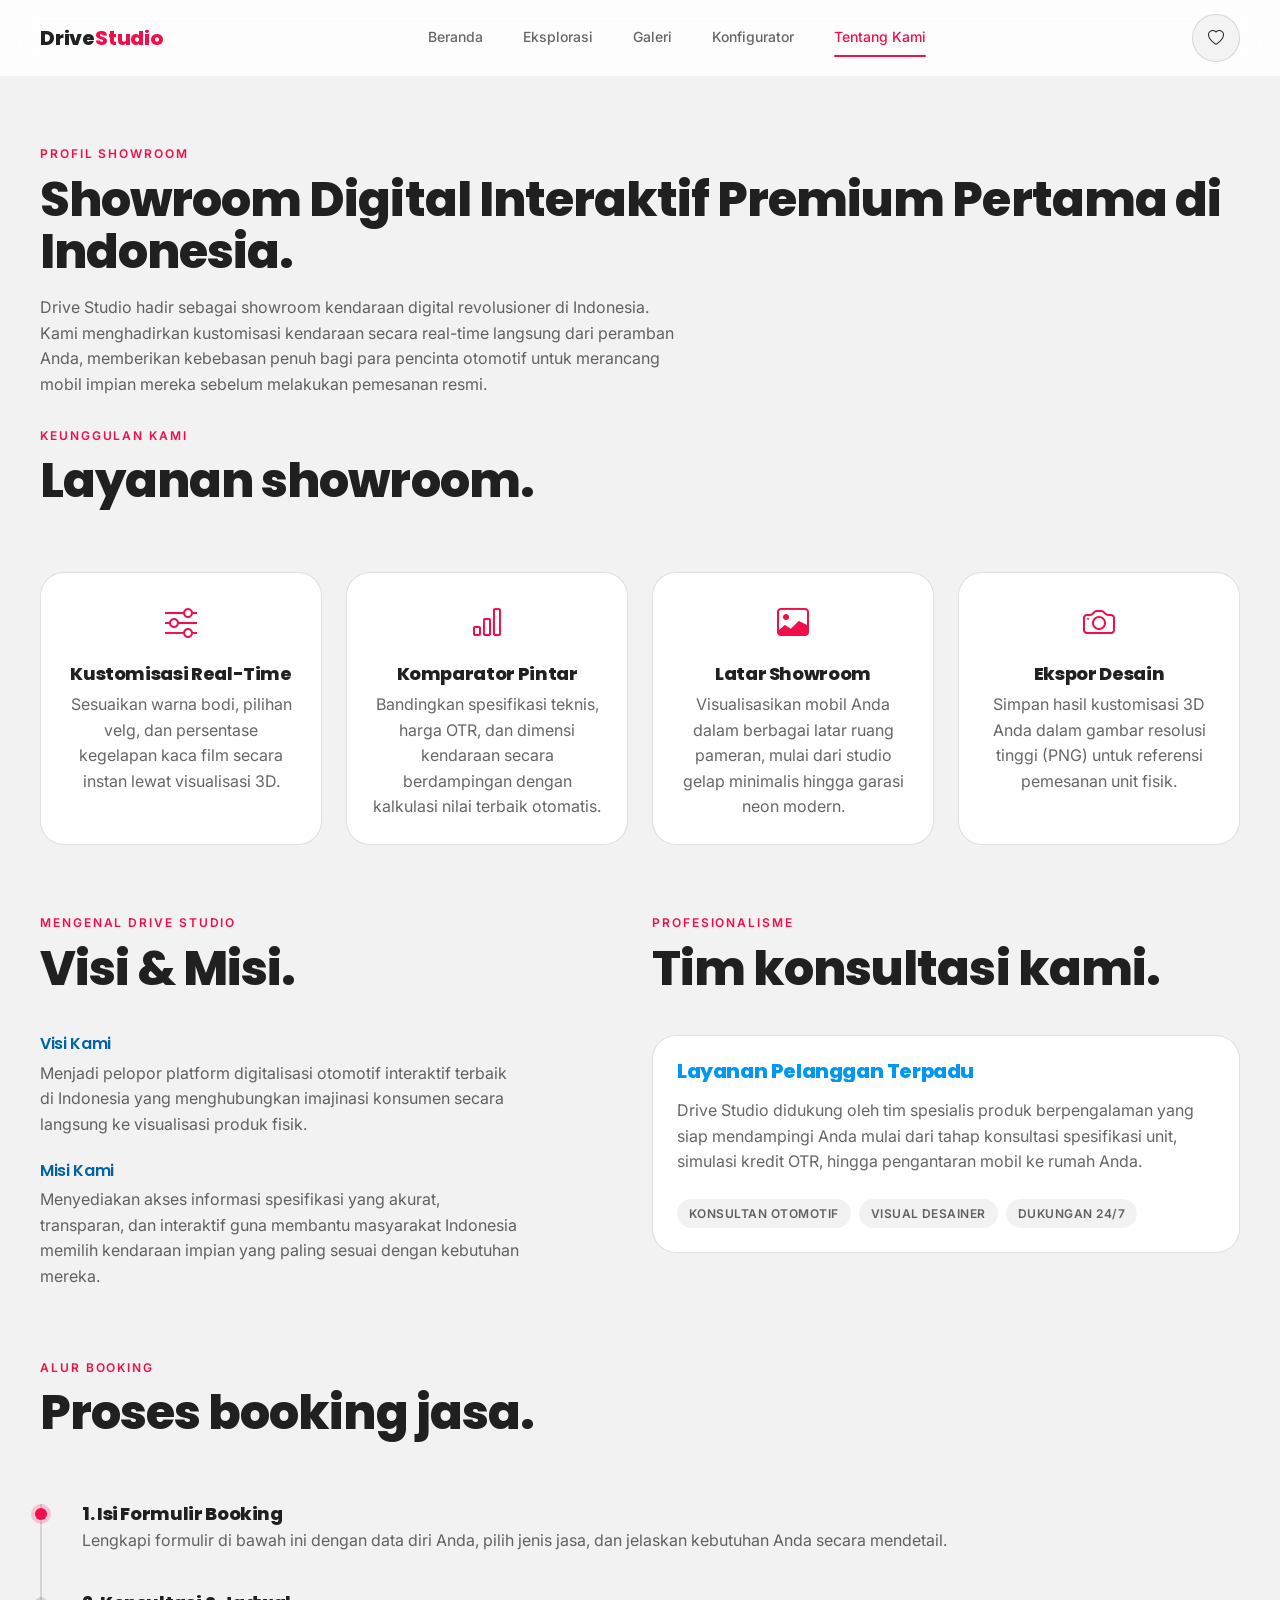
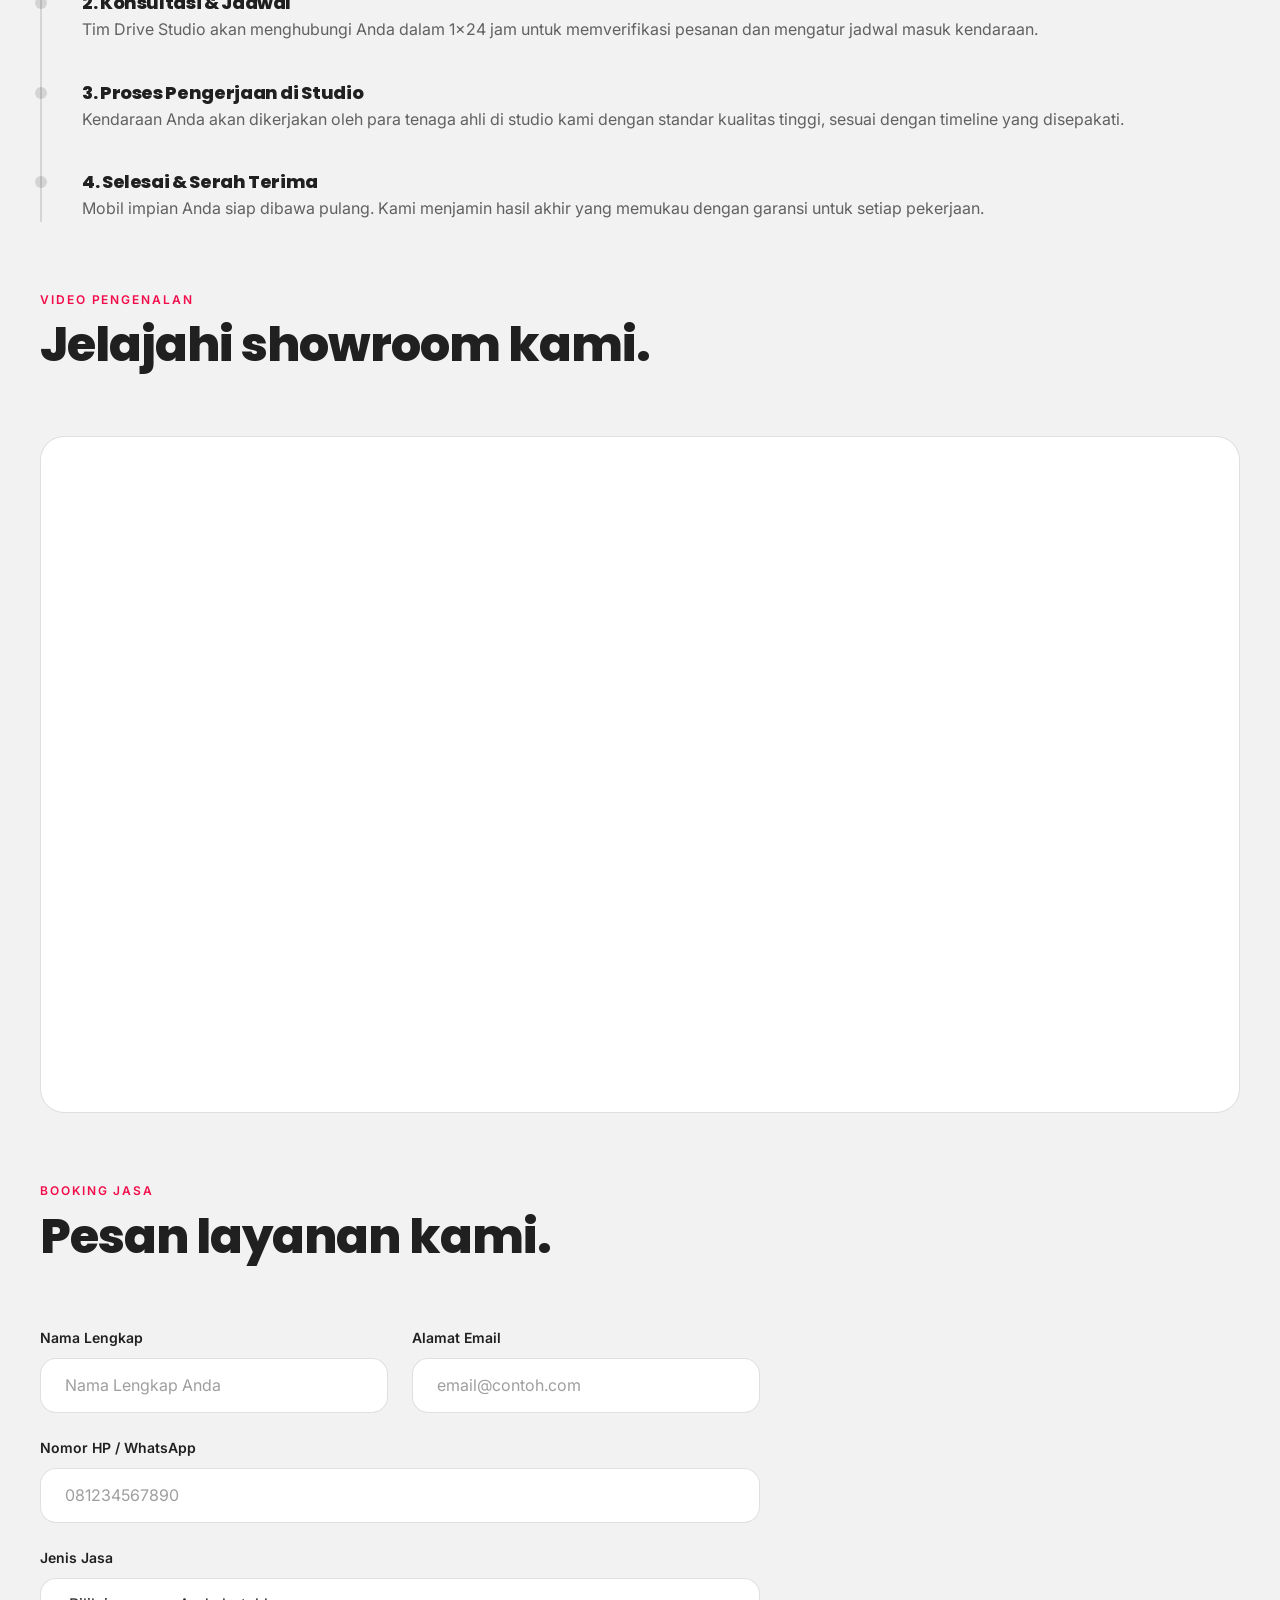
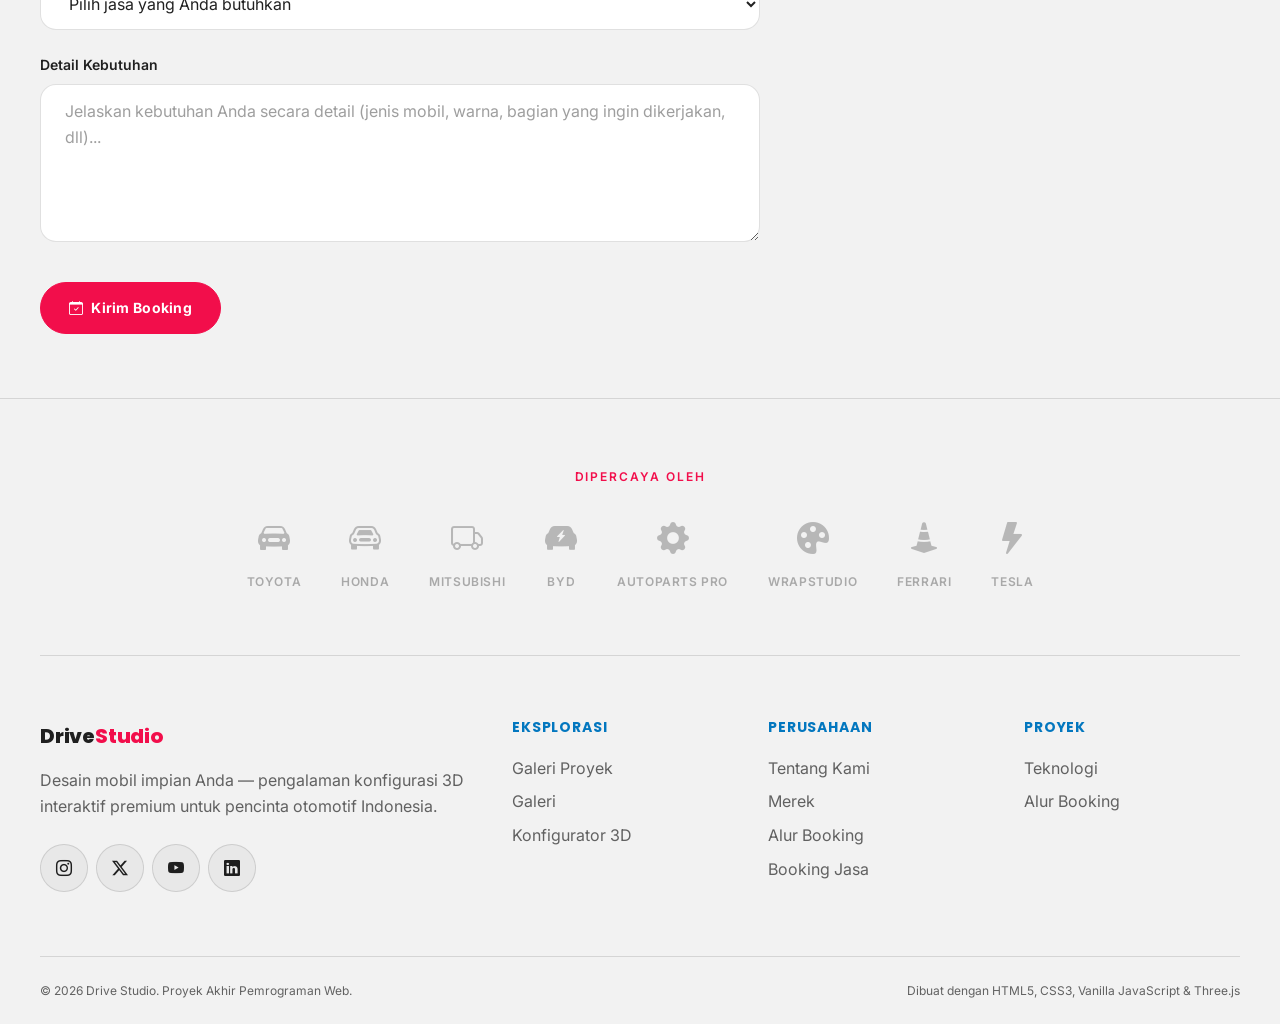
==== commit b8b46e9c: "Update project with gitignore and cleanup" ====
--- a/about.html
+++ b/about.html
@@ -8,21 +8,41 @@
 
   <script>
     (function () {
-      try {
-        var saved = JSON.parse(localStorage.getItem('ds:theme'));
-        if (saved === 'light') document.documentElement.dataset.theme = 'light';
-      } catch (e) { /* localStorage tidak tersedia */ }
+      document.documentElement.classList.add('js');
     })();
   </script>
 
   <link rel="stylesheet" href="https://cdn.jsdelivr.net/npm/bootstrap-icons@1.11.3/font/bootstrap-icons.min.css" />
-  <link rel="stylesheet" href="css/main.css?v=21" />
-  <link rel="stylesheet" href="css/components.css?v=21" />
-  <link rel="stylesheet" href="css/animations.css?v=21" />
-  <link rel="stylesheet" href="css/pages.css?v=21" />
-  <link rel="stylesheet" href="css/responsive.css?v=21" />
+  <link rel="stylesheet" href="css/main.css?v=26" />
+  <link rel="stylesheet" href="css/components.css?v=26" />
+  <link rel="stylesheet" href="css/animations.css?v=26" />
+  <link rel="stylesheet" href="css/pages.css?v=26" />
+  <link rel="stylesheet" href="css/responsive.css?v=26" />
+
+  <!-- SEO & Social Meta -->
+  <meta property="og:title" content="Drive Studio — Desain Mobil Impian Anda" />
+  <meta property="og:description" content="Konfigurator 3D interaktif premium untuk mobil." />
+  <meta property="og:image" content="https://drivestudio.com/og-image.jpg" />
+  <meta property="og:url" content="https://drivestudio.com/" />
+  <meta property="og:type" content="website" />
+  <meta name="twitter:card" content="summary_large_image" />
+  <meta name="twitter:title" content="Drive Studio" />
+  <meta name="twitter:description" content="Konfigurator 3D interaktif premium untuk mobil." />
+  <meta name="twitter:image" content="https://drivestudio.com/og-image.jpg" />
+  <link rel="canonical" href="https://drivestudio.com/" />
+  <link rel="icon" href="data:image/svg+xml,<svg xmlns=%22http://www.w3.org/2000/svg%22 viewBox=%220 0 100 100%22><text y=%22.9em%22 font-size=%2290%22>🚗</text></svg>" type="image/svg+xml" />
+
+  <!-- Preconnect Hints -->
+  <link rel="preconnect" href="https://cdn.jsdelivr.net" crossorigin />
+  <link rel="preconnect" href="https://unpkg.com" crossorigin />
+  <link rel="preconnect" href="https://fonts.googleapis.com" crossorigin />
+  <link rel="preconnect" href="https://fonts.gstatic.com" crossorigin />
+  <link rel="preconnect" href="https://www.youtube.com" crossorigin />
+  <link rel="preconnect" href="https://i.ytimg.com" crossorigin />
 </head>
 <body data-page="about">
+  <a href="#main-content" class="sr-only focusable-skip-link">Langsung ke konten utama</a>
+
 
   <div class="loading-screen" id="loadingScreen">
     <p class="loading-logo">DRIVE<span class="text-primary">STUDIO</span></p>
@@ -48,9 +68,6 @@
           <i class="bi bi-heart"></i>
           <span class="icon-btn-badge" id="favoritesCount" hidden>0</span>
         </a>
-        <button type="button" class="btn-icon" id="themeToggle" aria-label="Ubah Tema Terang/Gelap">
-          <i class="bi bi-moon-stars" id="themeIcon"></i>
-        </button>
         <button type="button" class="btn-icon navbar-toggle" id="navbarToggle" aria-label="Buka Menu" aria-expanded="false" aria-controls="navbarDrawer">
           <i class="bi bi-list" id="navbarToggleIcon"></i>
         </button>
@@ -188,7 +205,7 @@
         <h2 class="mt-2 reveal">Jelajahi showroom kami.</h2>
         <div class="video-wrapper mt-6 reveal">
           <iframe
-            src="https://www.youtube.com/embed/UDagmllAjHA?si=gYsrzGfTugebwSk8&amp;start=8"
+            src="https://www.youtube.com/embed/Mf4tzg7GOQY?si=tN3nOQ-6UyCKu-b1"
             title="Drive Studio showroom preview"
             style="border: 0;"
             allow="accelerometer; autoplay; clipboard-write; encrypted-media; gyroscope; picture-in-picture"
@@ -315,11 +332,9 @@
 
   <script type="module">
     import { initNavbar } from './js/nav.js';
-    import { initTheme } from './js/theme.js';
     import { initScrollReveal, initCounters, initLoadingScreen } from './js/utils.js';
 
     initNavbar();
-    initTheme();
     initScrollReveal();
     initCounters();
     initLoadingScreen();
--- a/css/main.css
+++ b/css/main.css
@@ -6,7 +6,6 @@
    ============================================================ */
 @import url('https://fonts.googleapis.com/css2?family=Inter:wght@400;500;600;700&family=Poppins:wght@600;700;800&family=Space+Grotesk:wght@500;600;700&display=swap');
 
-/* ---------- Design Tokens ---------- */
 :root {
   /* Brand palette */
   --bg: #F2F2F2;
@@ -82,6 +81,26 @@
   --nav-height: 76px;
 }
 
+[data-theme="dark"] {
+  --bg: #09090b;
+  --bg-elevated: #18181b;
+  --card: #18181b;
+  --card-hover: #27272a;
+  
+  --text-high: rgba(255, 255, 255, 0.95);
+  --text-mid: rgba(255, 255, 255, 0.70);
+  --text-low: rgba(255, 255, 255, 0.45);
+  
+  --border: rgba(255, 255, 255, 0.12);
+  --border-strong: rgba(255, 255, 255, 0.24);
+  --glass-bg: rgba(9, 9, 11, 0.75);
+  --glass-border: rgba(255, 255, 255, 0.08);
+  
+  --shadow-sm: 0 4px 12px rgba(0, 0, 0, 0.4);
+  --shadow-md: 0 12px 32px rgba(0, 0, 0, 0.6);
+  color-scheme: dark;
+}
+
 /* Reduced-motion users get near-instant transitions everywhere */
 @media (prefers-reduced-motion: reduce) {
   :root {
@@ -92,7 +111,6 @@
   }
 }
 
-/* ---------- Basic Reset & Typography ---------- */
 *,
 *::before,
 *::after {
@@ -156,7 +174,6 @@
   border-radius: var(--radius-sm);
 }
 
-/* ---------- Base Typography ---------- */
 h1,
 h2,
 h3,
@@ -232,7 +249,6 @@
   color: var(--primary);
 }
 
-/* ---------- Layout ---------- */
 .container {
   width: 100%;
   max-width: var(--container-max);
@@ -300,7 +316,7 @@
 .fs-h1 { font-size: var(--fs-h1); }
 .fs-h2 { font-size: var(--fs-h2); }
 .fs-h3 { font-size: var(--fs-h3); }
-.fs-base { font-size: var(--fs-base); }
+.fs-base { font-size: var(--fs-body); }
 .fs-xs { font-size: var(--fs-xs); }
 .fs-sm { font-size: var(--fs-sm); }
 .fw-600 { font-weight: 600; }
@@ -338,7 +354,17 @@
 .lh-snug { line-height: 1.3; }
 .lh-normal { line-height: 1.6; }
 
-/* ---------- Glassmorphism ---------- */
+.line-clamp-1,
+.line-clamp-2,
+.line-clamp-3 {
+  display: -webkit-box;
+  -webkit-box-orient: vertical;
+  overflow: hidden;
+}
+.line-clamp-1 { -webkit-line-clamp: 1; }
+.line-clamp-2 { -webkit-line-clamp: 2; }
+.line-clamp-3 { -webkit-line-clamp: 3; }
+
 .glass {
   background: var(--glass-bg);
   backdrop-filter: blur(var(--glass-blur));
@@ -346,7 +372,6 @@
   border: 1px solid var(--glass-border);
 }
 
-/* ---------- Screen-reader only ---------- */
 .sr-only {
   position: absolute;
   width: 1px;
@@ -359,7 +384,24 @@
   border: 0;
 }
 
-/* ---------- Range input ---------- */
+/* Skip link: hidden until a keyboard user tabs to it, then revealed. */
+.focusable-skip-link:focus {
+  position: fixed;
+  top: var(--space-3);
+  left: var(--space-3);
+  z-index: 1000;
+  width: auto;
+  height: auto;
+  margin: 0;
+  padding: var(--space-2) var(--space-3);
+  overflow: visible;
+  clip: auto;
+  background: var(--primary);
+  color: var(--text-on-primary);
+  border-radius: var(--radius-sm);
+  font-weight: 600;
+}
+
 input[type="range"] {
   -webkit-appearance: none;
   appearance: none;
@@ -399,21 +441,14 @@
   transform: scale(1.15);
 }
 
-/* ---------- Section separator ---------- */
 .section-divider {
   height: 1px;
   background: var(--border);
   margin-block: 0;
 }
 
-/* ---------- Toast colors (light-theme friendly) ---------- */
-.toast {
-  background: var(--card);
-  border: 1px solid var(--border);
-  color: var(--text-high);
-}
-
-/* ---------- Brand colors for configurator header chip ---------- */
+
+
 .car-brand-chip {
   display: inline-block;
   padding: 0.25rem 0.875rem;
@@ -426,3 +461,14 @@
   color: var(--primary);
   border: 1px solid rgba(242, 14, 75, 0.25);
 }
+
+.py-section {
+  padding-top: var(--space-6);
+  padding-bottom: var(--space-6);
+}
+@media (min-width: 768px) {
+  .py-section {
+    padding-top: var(--space-7);
+    padding-bottom: var(--space-7);
+  }
+}
--- a/css/components.css
+++ b/css/components.css
@@ -1,29 +1,26 @@
-/* ============================================================
-   Drive Studio — components.css
-   Shared, reusable component styles used across every page.
-   ============================================================ */
-
-/* ---------- Buttons ---------- */
+
+
 .btn {
   display: inline-flex;
   align-items: center;
   justify-content: center;
   gap: var(--space-2);
-  padding: 0.875rem 1.5rem;
-  border-radius: var(--radius-md);
+  padding: 0.875rem 1.75rem;
+  border-radius: var(--radius-pill); 
   font-family: var(--font-body);
   font-size: var(--fs-sm);
-  font-weight: 600;
+  font-weight: 700; 
   letter-spacing: 0.02em;
   white-space: nowrap;
   transition: transform var(--dur-fast) var(--ease-out),
     box-shadow var(--dur-fast) var(--ease-out),
     background-color var(--dur-fast) var(--ease-out),
-    border-color var(--dur-fast) var(--ease-out);
+    border-color var(--dur-fast) var(--ease-out),
+    color var(--dur-fast) var(--ease-out);
 }
 
 .btn:active {
-  transform: scale(0.97);
+  transform: scale(0.96); 
 }
 
 .btn-primary {
@@ -89,13 +86,14 @@
   display: inline-flex;
   align-items: center;
   justify-content: center;
-  width: 44px;
-  height: 44px;
+  width: 48px; /* Increased to 48px for touch target */
+  height: 48px;
   padding: 0;
   border-radius: 50%;
   background: rgba(0, 0, 0, 0.04);
   border: 1px solid var(--border);
   color: var(--text-high);
+  transition: background-color var(--dur-fast) var(--ease-out), border-color var(--dur-fast) var(--ease-out), color var(--dur-fast) var(--ease-out);
 }
 
 .btn-icon:hover {
@@ -137,7 +135,6 @@
   font-size: var(--fs-xs);
 }
 
-/* ---------- Card ---------- */
 .card {
   background: var(--card);
   border: 1px solid var(--border);
@@ -149,16 +146,30 @@
 }
 
 .card:hover {
-  transform: translateY(-6px);
+  transform: translateY(-8px);
   border-color: var(--border-strong);
-  box-shadow: var(--shadow-md);
+  box-shadow: 0 16px 40px rgba(0, 0, 0, 0.12); /* More prominent shadow */
 }
 
 .card-body {
   padding: var(--space-4);
 }
 
-/* ---------- Badge ---------- */
+/* Consistent card text truncation */
+.card-body h3 {
+  display: -webkit-box;
+  -webkit-line-clamp: 2;
+  -webkit-box-orient: vertical;
+  overflow: hidden;
+}
+
+.card-body > p.text-mid {
+  display: -webkit-box;
+  -webkit-line-clamp: 3;
+  -webkit-box-orient: vertical;
+  overflow: hidden;
+}
+
 .badge {
   display: inline-flex;
   align-items: center;
@@ -211,7 +222,6 @@
   border: 1px solid rgba(3, 119, 191, 0.3);
 }
 
-/* ---------- Inputs ---------- */
 .input,
 .select {
   width: 100%;
@@ -248,7 +258,6 @@
   color: var(--text-low);
 }
 
-/* ---------- Navbar ---------- */
 .navbar {
   position: fixed;
   inset-inline: 0;
@@ -257,13 +266,17 @@
   height: var(--nav-height);
   display: flex;
   align-items: center;
-  background: var(--bg-elevated);
-  border-bottom: 1px solid var(--border);
-  transition: box-shadow var(--dur-med) var(--ease-out);
+  background: var(--glass-bg);
+  backdrop-filter: blur(var(--glass-blur));
+  -webkit-backdrop-filter: blur(var(--glass-blur));
+  border-bottom: 1px solid transparent;
+  transition: box-shadow var(--dur-med) var(--ease-out),
+    border-color var(--dur-med) var(--ease-out);
 }
 
 .navbar.is-scrolled {
-  box-shadow: var(--shadow-sm);
+  box-shadow: var(--shadow-md);
+  border-bottom-color: var(--border);
 }
 
 .navbar-inner {
@@ -356,7 +369,6 @@
   font-weight: 700;
 }
 
-/* ---------- Footer ---------- */
 .footer {
   border-top: 1px solid var(--border);
   padding-block: var(--space-6) var(--space-4);
@@ -404,7 +416,6 @@
   gap: var(--space-2);
 }
 
-/* ---------- Loading Screen ---------- */
 .loading-screen {
   position: fixed;
   inset: 0;
@@ -423,6 +434,11 @@
   opacity: 0;
   visibility: hidden;
   pointer-events: none;
+}
+
+/* Without JS the loader can never be dismissed, so hide it up front. */
+html:not(.js) .loading-screen {
+  display: none;
 }
 
 .loading-logo {
@@ -446,30 +462,39 @@
   transition: width var(--dur-fast) linear;
 }
 
-/* ---------- Toast ---------- */
 .toast-container {
   position: fixed;
   bottom: var(--space-4);
   right: var(--space-4);
-  z-index: 200;
+  z-index: 1000;
   display: flex;
   flex-direction: column;
   gap: var(--space-2);
 }
 
 .toast {
+  position: fixed;
+  bottom: var(--space-4);
+  right: var(--space-4);
+  z-index: 1000;
   min-width: 260px;
-  max-width: 340px;
+  max-width: calc(100% - var(--space-4) * 2);
   padding: var(--space-3) var(--space-4);
   border-radius: var(--radius-md);
   display: flex;
   align-items: center;
-  gap: var(--space-2);
+  gap: var(--space-3);
   font-size: var(--fs-sm);
+  font-weight: 600;
   box-shadow: var(--shadow-md);
-  transform: translateY(12px);
+  transform: translateY(100%) scale(0.95);
   opacity: 0;
-  transition: transform var(--dur-med) var(--ease-out), opacity var(--dur-med) var(--ease-out);
+  pointer-events: none;
+  transition: transform var(--dur-med) var(--ease-out),
+    opacity var(--dur-med) var(--ease-out);
+  background: var(--bg);
+  border: 1px solid var(--border);
+  color: var(--text-high);
 }
 
 .toast.is-visible {
@@ -481,7 +506,6 @@
 .toast-error { border-left: 3px solid var(--primary); }
 .toast-info { border-left: 3px solid var(--accent); }
 
-/* ---------- Modal ---------- */
 .modal-overlay {
   position: fixed;
   inset: 0;
@@ -521,7 +545,6 @@
   right: var(--space-3);
 }
 
-/* ---------- Tabs ---------- */
 .tabs-nav {
   display: flex;
   gap: var(--space-2);
@@ -553,7 +576,6 @@
   display: block;
 }
 
-/* ---------- Accordion ---------- */
 .accordion-item {
   border-bottom: 1px solid var(--border);
 }
@@ -587,7 +609,6 @@
   color: var(--text-mid);
 }
 
-/* ---------- Slider / Gallery ---------- */
 .slider {
   position: relative;
   min-width: 0; /* prevents the flex track below from inflating this grid item's track width */
@@ -625,21 +646,19 @@
 .slider-dot {
   width: 8px;
   height: 8px;
-  border-radius: 50%;
+  border-radius: var(--radius-pill);
   background: rgba(0, 0, 0, 0.2);
-  transition: background var(--dur-fast) var(--ease-out), width var(--dur-fast) var(--ease-out);
+  transition: width var(--dur-med) var(--ease-out), background-color var(--dur-fast) var(--ease-out);
 }
 
 .slider-dot.is-active {
   background: var(--primary);
-  width: 22px;
-  border-radius: var(--radius-pill);
-}
-
-/* ---------- Favorite / Heart toggle ---------- */
+  width: 24px;
+}
+
 .favorite-btn {
-  width: 40px;
-  height: 40px;
+  width: 44px;
+  height: 44px;
   border-radius: 50%;
   display: flex;
   align-items: center;
@@ -658,7 +677,6 @@
   color: var(--primary);
 }
 
-/* ---------- Breadcrumb ---------- */
 .breadcrumb {
   display: flex;
   flex-wrap: wrap;
@@ -676,7 +694,6 @@
   color: var(--accent);
 }
 
-/* ---------- Toolbar (search / filter / sort) ---------- */
 .toolbar {
   display: flex;
   flex-wrap: wrap;
@@ -692,80 +709,69 @@
   width: auto;
 }
 
-/* ---------- Car Card ---------- */
 .car-card-media {
   position: relative;
   width: 100%;
-  aspect-ratio: 16 / 9;
-  display: flex;
-  align-items: center;
-  justify-content: center;
-  background: linear-gradient(145deg, #eef2f7, #dde5f0);
-}
-
-.car-card-media i {
-  font-size: 3.25rem;
-  color: rgba(0, 0, 0, 0.18);
+  aspect-ratio: 1 / 1;
+  display: block;
+  overflow: hidden;
+  background: #f8f9fa;
+  border-bottom: 1px solid var(--border);
+}
+
+[data-theme="dark"] .car-card-media {
+  background: #1c1c1e;
+}
+
+.car-card-image {
+  width: 100%;
+  height: 100%;
+  object-fit: cover;
   transition: transform var(--dur-med) var(--ease-out);
 }
 
-.car-card-image {
-  max-width: 85%;
-  max-height: 80%;
-  object-fit: contain;
-  filter: drop-shadow(0 8px 16px rgba(0, 0, 0, 0.45));
-  transition: transform var(--dur-med) var(--ease-out);
-}
-
-.car-card:hover .car-card-media i {
-  transform: scale(1.12);
-}
-
 .car-card:hover .car-card-image {
-  transform: translateY(-4px) scale(1.05);
-}
-
-.car-card-media.is-nocturne { background: linear-gradient(145deg, #fce8ec, #f9d4db); }
-.car-card-media.is-nocturne i { color: rgba(242, 14, 75, 0.35); }
-
-.car-card-media.is-solace { background: linear-gradient(145deg, #e3f2fd, #bbdefb); }
-.car-card-media.is-solace i { color: rgba(4, 151, 242, 0.4); }
-
-.car-card-media.is-corsa { background: linear-gradient(145deg, #fff8e1, #ffecb3); }
-.car-card-media.is-corsa i { color: rgba(245, 164, 72, 0.45); }
-
-.car-card-media.is-meridian { background: linear-gradient(145deg, #e8eaf6, #d1d5f0); }
-.car-card-media.is-meridian i { color: rgba(3, 119, 191, 0.4); }
+  transform: scale(1.05);
+}
 
 .car-card-price {
   font-family: var(--font-numeric);
-  font-size: 1.25rem;
-  font-weight: 700;
-  color: var(--primary);
-}
-
-/* Prevent button overflow on compact grid viewports */
-.car-card .card-body > .flex {
+  font-size: 1.125rem;
+  font-weight: 800;
+  color: var(--text-high);
+}
+
+/* Allow buttons to wrap naturally on small screens */
+.car-card .card-body {
+  display: flex;
+  flex-direction: column;
+}
+
+.car-card .card-body > h3 {
+  margin-top: var(--space-4);
+}
+
+.car-card .card-body .btn-ghost,
+.car-card .card-body .btn-primary {
+  flex: 1;
+  justify-content: center;
+  padding-inline: var(--space-2);
+  font-size: var(--fs-xs);
+}
+
+/* Car cards are narrow (≈300px in the 4-column grid), so the price + two
+   buttons never fit on one line and the "Konfigurasi" button gets clipped.
+   Stack them: price on top, full-width buttons below — at every width. */
+.car-card .card-body .justify-between.mt-4 {
   flex-direction: column;
   align-items: stretch;
   gap: var(--space-3);
 }
 
-.car-card .card-body > .flex > .flex {
+.car-card .card-body .justify-between.mt-4 > .flex.gap-2 {
   width: 100%;
-  display: flex;
-  gap: var(--space-2);
-}
-
-.car-card .card-body > .flex > .flex > .btn,
-.car-card .card-body > .flex > .btn {
-  flex: 1;
-  justify-content: center;
-  padding-inline: var(--space-2);
-  font-size: var(--fs-xs);
-}
-
-/* ---------- Brand Card ---------- */
+}
+
 .brand-card {
   padding: var(--space-4);
   text-align: center;
@@ -783,7 +789,6 @@
   letter-spacing: 0.05em;
 }
 
-/* ---------- News Card ---------- */
 .news-card-media {
   height: 160px;
   display: flex;
@@ -802,7 +807,6 @@
   transform: scale(1.1);
 }
 
-/* ---------- Spec Table ---------- */
 .spec-table {
   display: flex;
   flex-direction: column;
@@ -832,7 +836,6 @@
   text-align: right;
 }
 
-/* ---------- Stat Bar (performance) ---------- */
 .stat-bar + .stat-bar {
   margin-top: var(--space-4);
 }
@@ -850,7 +853,6 @@
   background: linear-gradient(90deg, var(--primary), var(--secondary));
 }
 
-/* ---------- Compare Table ---------- */
 .compare-table-wrap {
   overflow-x: auto;
   border: 1px solid var(--border);
@@ -907,7 +909,6 @@
   border-bottom: none;
 }
 
-/* ---------- Timeline (About / Roadmap) ---------- */
 .timeline {
   display: flex;
   flex-direction: column;
@@ -935,7 +936,6 @@
   box-shadow: 0 0 0 4px rgba(242, 14, 75, 0.2);
 }
 
-/* ---------- Tech Card (About) ---------- */
 .tech-card {
   padding: var(--space-4);
   text-align: center;
@@ -946,7 +946,6 @@
   color: var(--primary);
 }
 
-/* ---------- Configurator ---------- */
 .configurator-layout {
   display: grid;
   grid-template-columns: 1fr;
@@ -1122,7 +1121,6 @@
   color: var(--primary);
 }
 
-/* ---------- Video Wrapper ---------- */
 .video-wrapper {
   position: relative;
   padding-bottom: 56.25%; /* 16:9 */
@@ -1141,7 +1139,6 @@
   height: 100%;
 }
 
-/* ---------- Contact Form ---------- */
 .contact-form {
   max-width: 720px;
 }
@@ -1194,7 +1191,6 @@
   border-radius: var(--radius-lg);
 }
 
-/* ---------- Footer Partners ---------- */
 .footer-partners {
   text-align: center;
   padding-bottom: var(--space-6);
@@ -1217,9 +1213,7 @@
   gap: var(--space-2);
   filter: grayscale(100%);
   opacity: 0.5;
-  transition: filter var(--dur-normal) var(--ease-out),
-    opacity var(--dur-normal) var(--ease-out),
-    transform var(--dur-normal) var(--ease-out);
+  transition: filter var(--dur-med) var(--ease-out), opacity var(--dur-med) var(--ease-out), transform var(--dur-med) var(--ease-out);
   cursor: default;
 }
 
@@ -1242,7 +1236,6 @@
   transform: scale(1.1);
 }
 
-/* ---------- Gallery Card ---------- */
 .gallery-card .card-body h3 {
   font-size: 1.125rem;
   line-height: 1.4;
@@ -1252,7 +1245,6 @@
   font-size: var(--fs-sm);
 }
 
-/* ---------- Gallery Hover & Filter ---------- */
 .gallery-img-wrapper img {
   transition: transform var(--dur-med) var(--ease-out);
 }
@@ -1277,7 +1269,7 @@
   justify-content: center;
   opacity: 0;
   cursor: pointer;
-  transition: all var(--dur-fast) var(--ease-out);
+  transition: transform var(--dur-fast) var(--ease-out), background-color var(--dur-fast) var(--ease-out);
   z-index: 2;
 }
 
@@ -1295,7 +1287,6 @@
   transition: opacity 0.3s ease, transform 0.3s ease;
 }
 
-/* ---------- Lightbox Modal ---------- */
 .lightbox {
   position: fixed;
   inset: 0;
@@ -1383,13 +1374,12 @@
   100% { transform: scale(1); opacity: 1; }
 }
 
-@media (max-width: 768px) {
+@media (max-width: 767.98px) {
   .lightbox-btn { width: 40px; height: 40px; font-size: 1.25rem; }
   .lightbox-nav.prev { left: var(--space-2); }
   .lightbox-nav.next { right: var(--space-2); }
 }
 
-/* ---------- News Article UI Overhaul ---------- */
 .aspect-21-9 {
   aspect-ratio: 21 / 9;
 }
@@ -1412,7 +1402,7 @@
   display: flex;
   gap: var(--space-4);
   padding: var(--space-5);
-  background: var(--surface);
+  background: var(--card);
   border: 1px solid var(--border);
   border-radius: var(--radius-lg);
   align-items: flex-start;
@@ -1440,11 +1430,11 @@
 }
 
 .article-highlight-box {
-  margin: var(--space-8) 0;
+  margin: var(--space-7) 0;
   padding: var(--space-6);
   background: #2a2a2d;
   color: #fff;
-  border-radius: var(--radius-xl);
+  border-radius: var(--radius-lg);
   position: relative;
   overflow: hidden;
 }
@@ -1462,7 +1452,7 @@
   color: #fff;
 }
 .article-highlight-text {
-  font-size: var(--fs-md);
+  font-size: var(--fs-body);
   color: rgba(255, 255, 255, 0.85);
   line-height: 1.6;
   margin: 0;
@@ -1481,15 +1471,15 @@
 }
 
 .btn-share {
-  width: 40px;
-  height: 40px;
+  width: 44px;
+  height: 44px;
   border-radius: 50%;
   border: 1px solid var(--border);
   display: flex;
   align-items: center;
   justify-content: center;
   color: var(--text-mid);
-  transition: all var(--dur-fast) var(--ease-out);
+  transition: transform var(--dur-fast) var(--ease-out), background-color var(--dur-fast) var(--ease-out);
 }
 .btn-share:hover {
   background: var(--primary);
--- a/css/animations.css
+++ b/css/animations.css
@@ -1,16 +1,14 @@
-/* ============================================================
-   Drive Studio — animations.css
-   Keyframes + transition utility classes shared across pages.
-   ============================================================ */
 
-/* ---------- Scroll reveal ---------- */
-/* Element starts hidden/offset; utils.js's IntersectionObserver
-   adds .is-revealed when it enters the viewport. */
 .reveal {
+  transition: opacity var(--dur-slow) var(--ease-out),
+    transform var(--dur-slow) var(--ease-out);
+}
+
+/* Hidden state only applies when JS is available (the inline head script
+   adds .js). Without JS the content stays visible instead of blank. */
+.js .reveal {
   opacity: 0;
   transform: translateY(28px);
-  transition: opacity var(--dur-slow) var(--ease-out),
-    transform var(--dur-slow) var(--ease-out);
 }
 
 .reveal.is-revealed {
@@ -26,7 +24,6 @@
 .reveal-stagger > *:nth-child(5) { transition-delay: calc(var(--stagger-unit) * 4); }
 .reveal-stagger > *:nth-child(6) { transition-delay: calc(var(--stagger-unit) * 5); }
 
-/* ---------- Keyframes ---------- */
 @keyframes fadeIn {
   from { opacity: 0; }
   to { opacity: 1; }
@@ -56,12 +53,12 @@
   50% { opacity: 0.7; transform: scale(1.05); }
 }
 
-/* ---------- Utility animation classes ---------- */
 .anim-fade-in {
   animation: fadeIn var(--dur-slow) var(--ease-out) both;
 }
 
 .anim-float {
+  will-change: transform;
   animation: floatY 4s var(--ease-in-out) infinite;
 }
 
@@ -85,7 +82,6 @@
   animation: shimmer 1.6s ease-in-out infinite;
 }
 
-/* ---------- Hover micro-interactions ---------- */
 .hover-lift {
   transition: transform var(--dur-med) var(--ease-out);
 }
@@ -109,3 +105,12 @@
 .hover-glow-accent:hover {
   box-shadow: var(--shadow-glow-accent);
 }
+
+@media (prefers-reduced-motion: reduce) {
+  .anim-float,
+  .anim-pulse-glow,
+  .anim-spin,
+  .skeleton {
+    animation-duration: 1ms !important;
+  }
+}
--- a/css/pages.css
+++ b/css/pages.css
@@ -5,16 +5,15 @@
    Shared component look-and-feel belongs in components.css, not here.
    ============================================================ */
 
-/* ---------- Shared across every page ---------- */
 /* First section on interior pages (everything except the Home hero) */
 .page-hero {
   padding-top: calc(var(--nav-height) + var(--space-6));
   padding-bottom: var(--space-4);
 }
 
-/* ---------- data-page="home" ---------- */
 .hero {
   min-height: 92vh;
+  min-height: 92dvh;
   display: flex;
   align-items: center;
   position: relative;
@@ -49,10 +48,16 @@
   gap: var(--space-3);
 }
 
+/* On phones the two CTAs stack full-width instead of wrapping to
+   ragged, unequal widths. They return to natural width from 480px up. */
+.hero-actions .btn {
+  width: 100%;
+}
+
 .hero-stats {
   display: flex;
   flex-wrap: wrap;
-  gap: var(--space-6);
+  gap: var(--space-3);
 }
 
 .hero-stats > div {
@@ -60,6 +65,32 @@
   flex-direction: column;
   align-items: center;
   justify-content: center;
+  flex: 1 1 0;   /* even columns on mobile instead of an uneven wrap */
+  min-width: 0;
+}
+
+@media (min-width: 480px) {
+  .hero-actions .btn {
+    width: auto;
+  }
+}
+
+@media (min-width: 768px) {
+  .hero-stats {
+    gap: var(--space-6);
+  }
+
+  .hero-stats > div {
+    flex: 0 0 auto;   /* natural width on desktop, unchanged */
+  }
+}
+
+/* Staggered second testimonial — only offset once the cards sit
+   side by side; on mobile (single column) it would just add an odd gap. */
+@media (min-width: 768px) {
+  .testimonial-offset {
+    margin-top: var(--space-5);
+  }
 }
 
 .cta-banner {
@@ -69,3 +100,27 @@
   padding: var(--space-6) var(--space-4);
   text-align: center;
 }
+
+/* Gallery-detail: modification checklist as a clean icon list */
+.project-mods {
+  list-style: none;
+  padding: 0;
+  margin-top: var(--space-3);
+  display: flex;
+  flex-direction: column;
+  gap: var(--space-3);
+  color: var(--text-mid);
+}
+
+.project-mods li {
+  display: flex;
+  align-items: flex-start;
+  gap: var(--space-2);
+  line-height: 1.6;
+}
+
+.project-mods li i {
+  color: var(--primary);
+  flex-shrink: 0;
+  margin-top: 0.2rem;
+}
--- a/css/responsive.css
+++ b/css/responsive.css
@@ -6,7 +6,10 @@
    here — keep the cascade min-width only.
    ============================================================ */
 
-/* ---------- >= 576px (large phones) ---------- */
+@media (min-width: 480px) {
+  .grid-3 { grid-template-columns: repeat(2, 1fr); }
+}
+
 @media (min-width: 576px) {
   .grid-2 { grid-template-columns: repeat(2, 1fr); }
 
@@ -28,13 +31,11 @@
   }
 }
 
-/* ---------- >= 768px (tablets) ---------- */
 @media (min-width: 768px) {
   .container {
     padding-inline: var(--space-5);
   }
 
-  .grid-3 { grid-template-columns: repeat(2, 1fr); }
   .grid-4 { grid-template-columns: repeat(2, 1fr); }
 
   .navbar-drawer {
@@ -63,7 +64,6 @@
   }
 }
 
-/* ---------- >= 992px (small desktops) ---------- */
 @media (min-width: 992px) {
   .grid-3 { grid-template-columns: repeat(3, 1fr); }
   .grid-4 { grid-template-columns: repeat(3, 1fr); }
@@ -72,20 +72,18 @@
 
   /* Configurator: sidebars + canvas side by side from here up */
   .configurator-layout {
-    grid-template-columns: 280px 1fr;
+    grid-template-columns: minmax(240px, 280px) 1fr;
   }
 }
 
-/* ---------- >= 1200px (large desktops) ---------- */
 @media (min-width: 1200px) {
   .grid-4 { grid-template-columns: repeat(4, 1fr); }
 
   .configurator-layout {
-    grid-template-columns: 280px 1fr 320px;
+    grid-template-columns: minmax(240px, 280px) 1fr minmax(280px, 320px);
   }
 }
 
-/* ---------- >= 1440px (extra-large screens) ---------- */
 @media (min-width: 1440px) {
   :root {
     --container-max: 1400px;
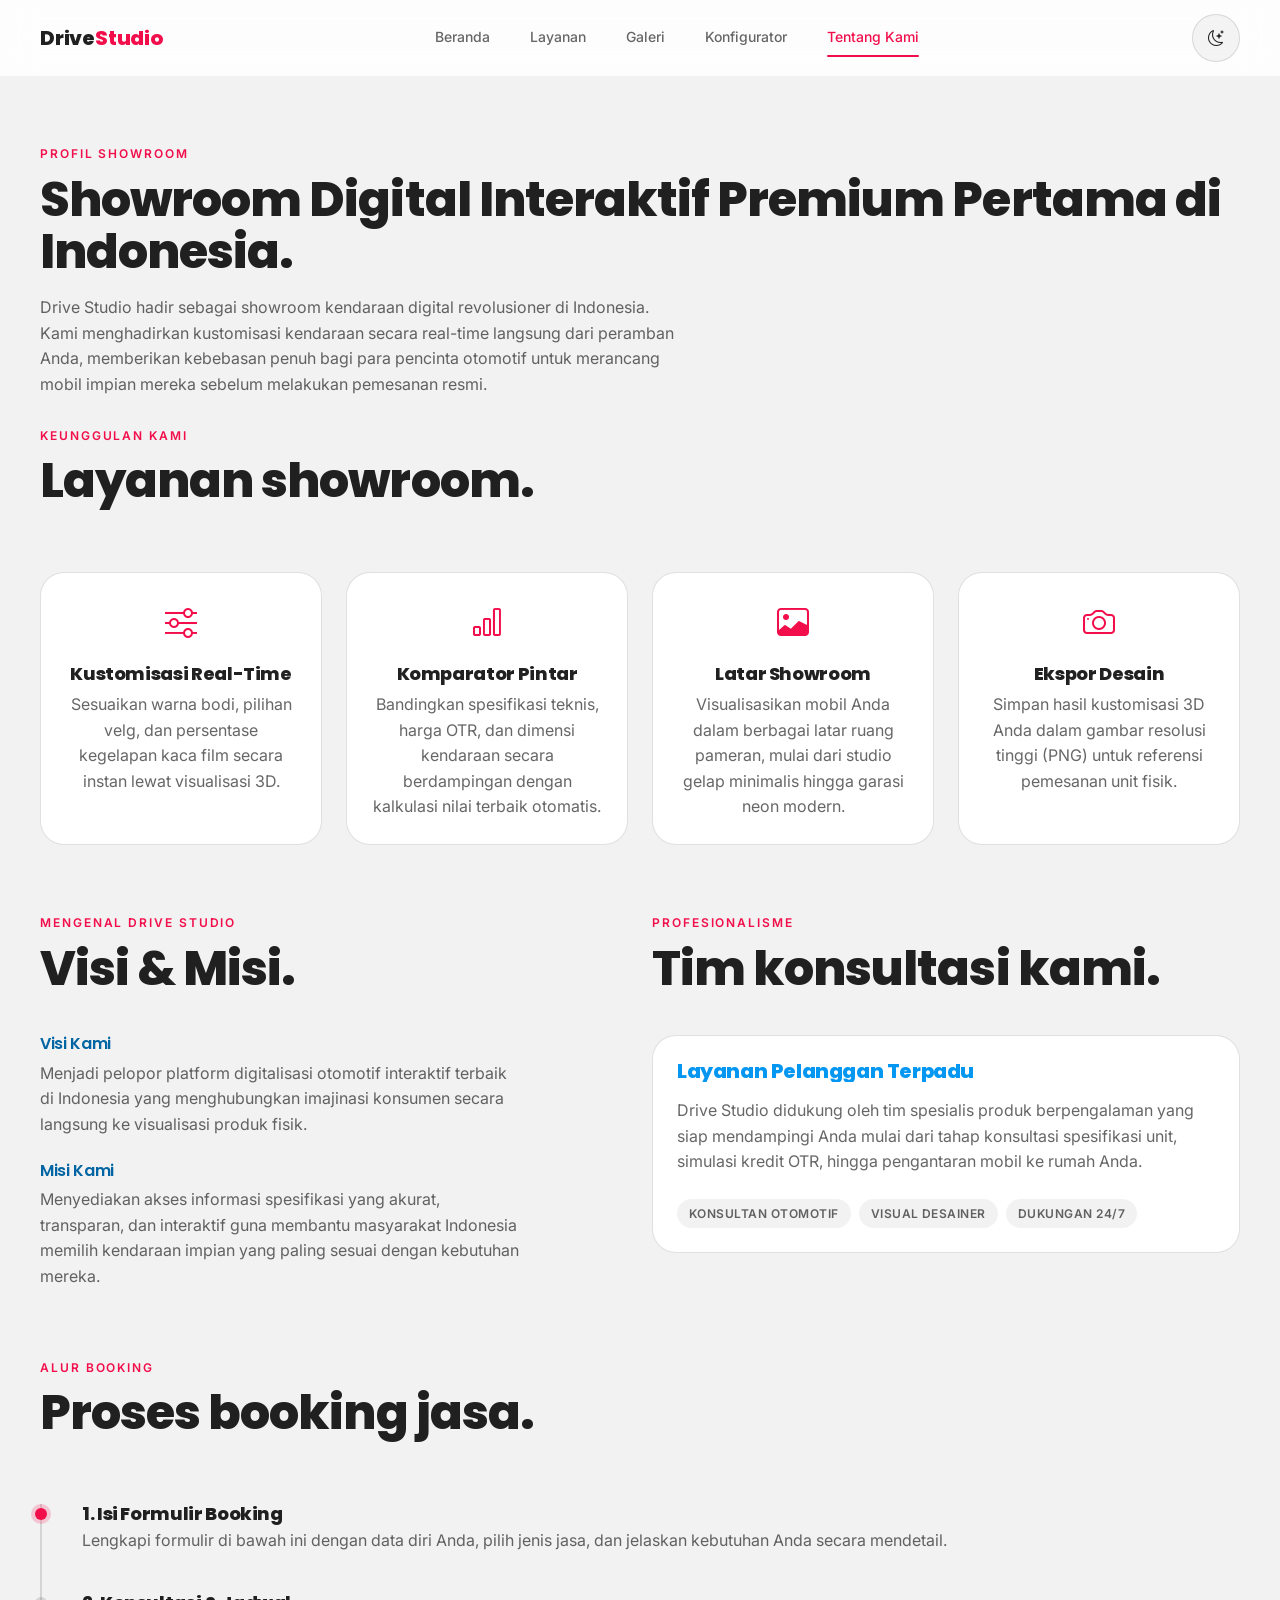
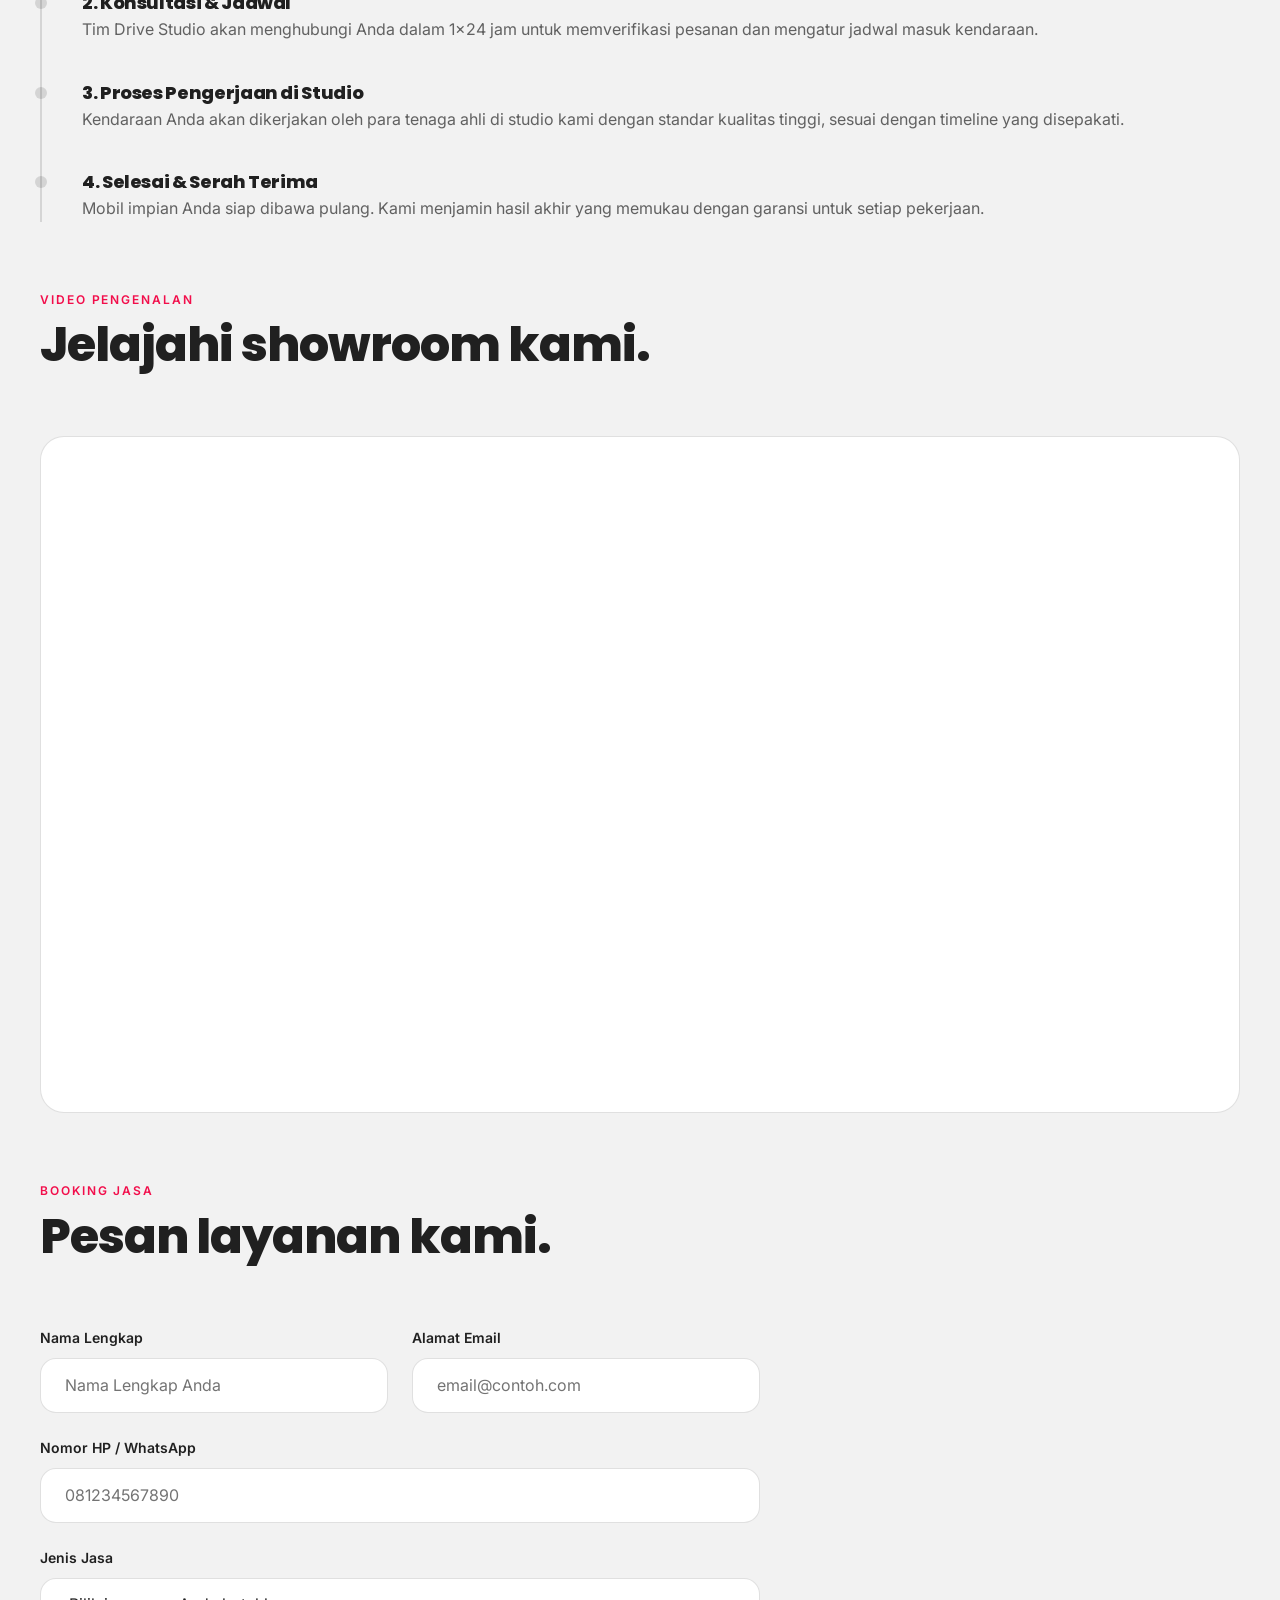
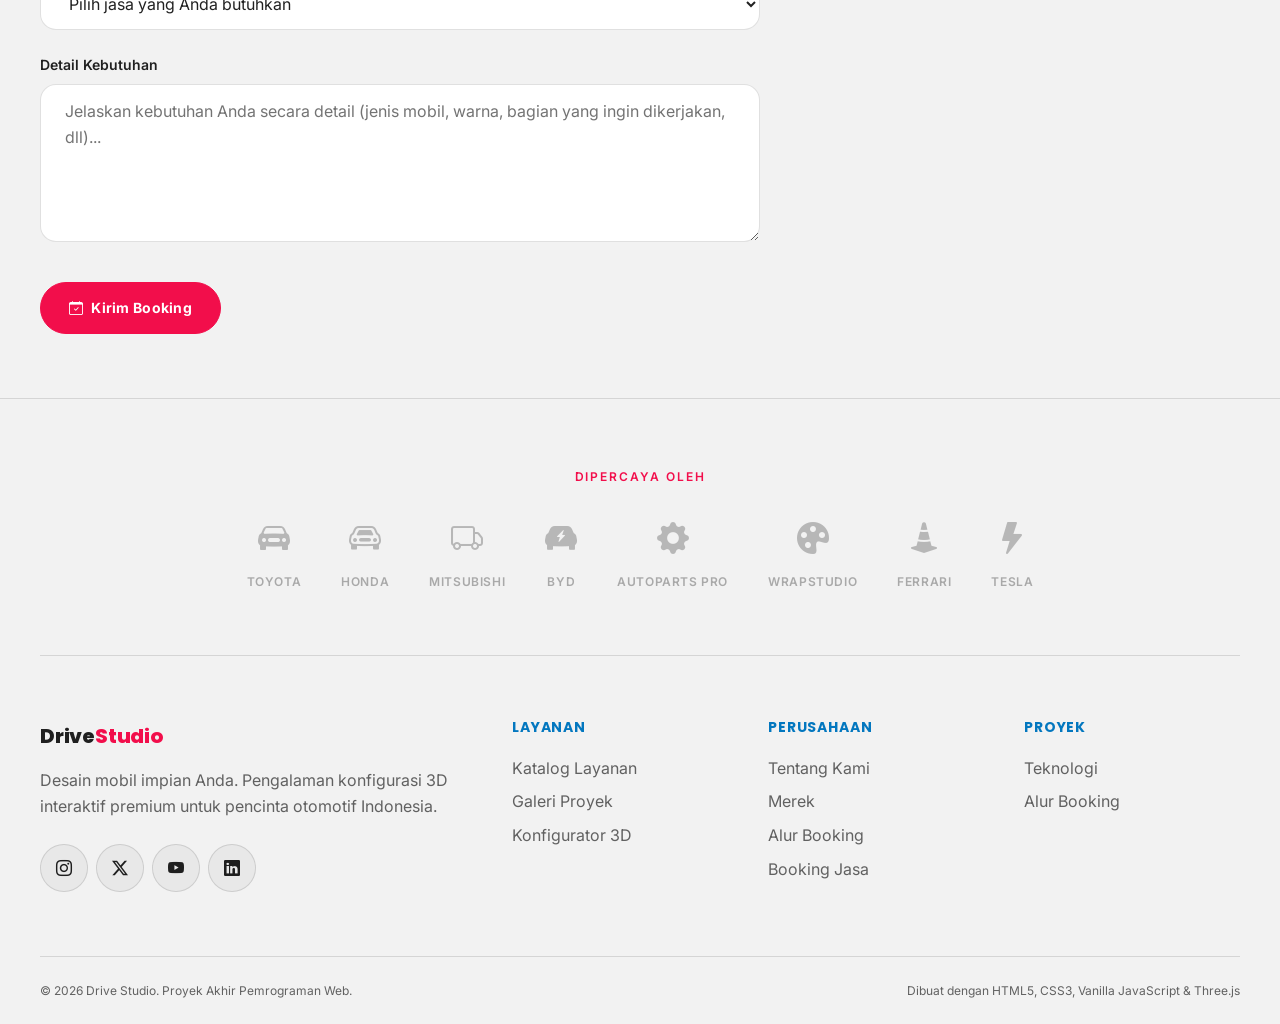
==== commit 498201e8: "Add detail page assets, update pages styling, remove compare.js" ====
--- a/about.html
+++ b/about.html
@@ -3,7 +3,7 @@
 <head>
   <meta charset="UTF-8" />
   <meta name="viewport" content="width=device-width, initial-scale=1.0" />
-  <title>Tentang Kami — Drive Studio</title>
+  <title>Tentang Kami | Drive Studio</title>
   <meta name="description" content="Ketahui lebih lanjut tentang showroom digital Drive Studio, layanan kustomisasi 3D kami, serta hubungi tim konsultan kami." />
 
   <script>
@@ -13,14 +13,14 @@
   </script>
 
   <link rel="stylesheet" href="https://cdn.jsdelivr.net/npm/bootstrap-icons@1.11.3/font/bootstrap-icons.min.css" />
-  <link rel="stylesheet" href="css/main.css?v=26" />
-  <link rel="stylesheet" href="css/components.css?v=26" />
-  <link rel="stylesheet" href="css/animations.css?v=26" />
-  <link rel="stylesheet" href="css/pages.css?v=26" />
-  <link rel="stylesheet" href="css/responsive.css?v=26" />
+  <link rel="stylesheet" href="css/main.css?v=34" />
+  <link rel="stylesheet" href="css/components.css?v=34" />
+  <link rel="stylesheet" href="css/animations.css?v=34" />
+  <link rel="stylesheet" href="css/pages.css?v=34" />
+  <link rel="stylesheet" href="css/responsive.css?v=34" />
 
   <!-- SEO & Social Meta -->
-  <meta property="og:title" content="Drive Studio — Desain Mobil Impian Anda" />
+  <meta property="og:title" content="Drive Studio | Desain Mobil Impian Anda" />
   <meta property="og:description" content="Konfigurator 3D interaktif premium untuk mobil." />
   <meta property="og:image" content="https://drivestudio.com/og-image.jpg" />
   <meta property="og:url" content="https://drivestudio.com/" />
@@ -57,17 +57,16 @@
 
       <nav class="navbar-links" aria-label="Navigasi Utama">
         <a href="index.html">Beranda</a>
-        <a href="cars.html">Eksplorasi</a>
+        <a href="cars.html">Layanan</a>
         <a href="compare.html">Galeri</a>
         <a href="configurator.html">Konfigurator</a>
         <a href="about.html" class="is-active">Tentang Kami</a>
       </nav>
 
       <div class="navbar-actions">
-        <a href="cars.html?view=favorites" class="btn-icon icon-btn-badged" id="favoritesLink" aria-label="Mobil Favorit">
-          <i class="bi bi-heart"></i>
-          <span class="icon-btn-badge" id="favoritesCount" hidden>0</span>
-        </a>
+        <button type="button" class="btn-icon" id="themeToggle" aria-label="Ubah Tema Terang/Gelap">
+          <i class="bi bi-moon-stars" id="themeIcon"></i>
+        </button>
         <button type="button" class="btn-icon navbar-toggle" id="navbarToggle" aria-label="Buka Menu" aria-expanded="false" aria-controls="navbarDrawer">
           <i class="bi bi-list" id="navbarToggleIcon"></i>
         </button>
@@ -77,7 +76,7 @@
 
   <div class="navbar-drawer" id="navbarDrawer">
     <a href="index.html">Beranda</a>
-    <a href="cars.html">Eksplorasi</a>
+    <a href="cars.html">Layanan</a>
     <a href="compare.html">Galeri</a>
     <a href="configurator.html">Konfigurator</a>
     <a href="about.html" class="is-active">Tentang Kami</a>
@@ -286,7 +285,7 @@
       <div class="footer-grid">
         <div>
           <a href="index.html" class="navbar-brand">Drive<span>Studio</span></a>
-          <p class="mt-3">Desain mobil impian Anda — pengalaman konfigurasi 3D interaktif premium untuk pencinta otomotif Indonesia.</p>
+          <p class="mt-3">Desain mobil impian Anda. Pengalaman konfigurasi 3D interaktif premium untuk pencinta otomotif Indonesia.</p>
           <div class="social-links mt-4">
             <a href="https://instagram.com/drivestudio" class="btn-icon" aria-label="Instagram"><i class="bi bi-instagram"></i></a>
             <a href="https://x.com/drivestudio" class="btn-icon" aria-label="X (Twitter)"><i class="bi bi-twitter-x"></i></a>
@@ -296,10 +295,10 @@
         </div>
 
         <div>
-          <h4 class="footer-heading">Eksplorasi</h4>
+          <h4 class="footer-heading">Layanan</h4>
           <nav class="footer-links">
+            <a href="cars.html">Katalog Layanan</a>
             <a href="compare.html">Galeri Proyek</a>
-            <a href="compare.html">Galeri</a>
             <a href="configurator.html">Konfigurator 3D</a>
           </nav>
         </div>
@@ -339,13 +338,36 @@
     initCounters();
     initLoadingScreen();
 
+    // Theme toggle
+    const toggle = document.getElementById('themeToggle');
+    const icon = document.getElementById('themeIcon');
+    if (toggle) {
+      const saved = (() => { try { return JSON.parse(localStorage.getItem('ds:theme')); } catch { return null; } })();
+      if (saved === 'light') {
+        document.documentElement.dataset.theme = 'light';
+        if (icon) icon.className = 'bi bi-sun-fill';
+      }
+      toggle.addEventListener('click', () => {
+        const isLight = document.documentElement.dataset.theme === 'light';
+        if (isLight) {
+          delete document.documentElement.dataset.theme;
+          if (icon) icon.className = 'bi bi-moon-stars';
+          try { localStorage.setItem('ds:theme', JSON.stringify('dark')); } catch {}
+        } else {
+          document.documentElement.dataset.theme = 'light';
+          if (icon) icon.className = 'bi bi-sun-fill';
+          try { localStorage.setItem('ds:theme', JSON.stringify('light')); } catch {}
+        }
+      });
+    }
+
     // --- Booking Form Validation ---
     const form = document.getElementById('contactForm');
     if (form) {
       const fields = [
         { input: 'contactName', error: 'nameError', validate: (v) => v.trim().length >= 3 },
         { input: 'contactEmail', error: 'emailError', validate: (v) => v.includes('@') && /^[^\s@]+@[^\s@]+\.[^\s@]+$/.test(v) },
-        { input: 'contactPhone', error: 'phoneError', validate: (v) => /^[0-9+]{9,15}$/.test(v) },
+        { input: 'contactPhone', error: 'phoneError', validate: (v) => /^[0-9+\s\-]{9,18}$/.test(v) && v.replace(/[\s\-]/g, '').length >= 9 },
         { input: 'contactService', error: 'serviceError', validate: (v) => v.length > 0 },
         { input: 'contactMessage', error: 'messageError', validate: (v) => v.trim().length > 0 },
       ];
--- a/css/main.css
+++ b/css/main.css
@@ -23,7 +23,7 @@
   /* Text (Dark on Light) */
   --text-high: rgba(0, 0, 0, 0.87);
   --text-mid: rgba(0, 0, 0, 0.60);
-  --text-low: rgba(0, 0, 0, 0.38);
+  --text-low: rgba(0, 0, 0, 0.55);
   --text-on-primary: #ffffff;
 
   /* Borders / glass */
@@ -89,7 +89,7 @@
   
   --text-high: rgba(255, 255, 255, 0.95);
   --text-mid: rgba(255, 255, 255, 0.70);
-  --text-low: rgba(255, 255, 255, 0.45);
+  --text-low: rgba(255, 255, 255, 0.55);
   
   --border: rgba(255, 255, 255, 0.12);
   --border-strong: rgba(255, 255, 255, 0.24);
@@ -287,8 +287,6 @@
 .justify-between {
   justify-content: space-between;
 }
-
-.gap-1 { gap: var(--space-1); }
 .gap-2 { gap: var(--space-2); }
 .gap-3 { gap: var(--space-3); }
 .gap-4 { gap: var(--space-4); }
@@ -308,9 +306,8 @@
 .mt-3 { margin-top: var(--space-3); } .mt-4 { margin-top: var(--space-4); }
 .mt-5 { margin-top: var(--space-5); } .mt-6 { margin-top: var(--space-6); }
 .mb-1 { margin-bottom: var(--space-1); } .mb-2 { margin-bottom: var(--space-2); }
-.mb-3 { margin-bottom: var(--space-3); } .mb-4 { margin-bottom: var(--space-4); }
-.mb-5 { margin-bottom: var(--space-5); } .mb-6 { margin-bottom: var(--space-6); }
-.mt-7 { margin-top: var(--space-7); } .mb-7 { margin-bottom: var(--space-7); }
+.mb-3 { margin-bottom: var(--space-3); } .mb-4 { margin-bottom: var(--space-4); } .mb-6 { margin-bottom: var(--space-6); }
+.mt-7 { margin-top: var(--space-7); }
 
 /* Font-size & Weight utilities */
 .fs-h1 { font-size: var(--fs-h1); }
@@ -320,18 +317,29 @@
 .fs-xs { font-size: var(--fs-xs); }
 .fs-sm { font-size: var(--fs-sm); }
 .fw-600 { font-weight: 600; }
-.fw-700 { font-weight: 700; }
 
 /* Padding utilities */
 .pt-0 { padding-top: 0 !important; }
 .pt-4 { padding-top: var(--space-4); }
 .pt-6 { padding-top: var(--space-6); }
-.pb-0 { padding-bottom: 0 !important; }
+.p-1 { padding: var(--space-1); }
+.p-2 { padding: var(--space-2); }
+.p-3 { padding: var(--space-3); }
 .p-4 { padding: var(--space-4); }
+.p-5 { padding: var(--space-5); }
 .p-6 { padding: var(--space-6); }
-
-/* Display & Layout utilities */
-.d-none { display: none; }
+.px-1 { padding-inline: var(--space-1); }
+.px-2 { padding-inline: var(--space-2); }
+.px-3 { padding-inline: var(--space-3); }
+.px-4 { padding-inline: var(--space-4); }
+.px-5 { padding-inline: var(--space-5); }
+.px-6 { padding-inline: var(--space-6); }
+.py-1 { padding-block: var(--space-1); }
+.py-2 { padding-block: var(--space-2); }
+.py-3 { padding-block: var(--space-3); }
+.py-4 { padding-block: var(--space-4); }
+.py-5 { padding-block: var(--space-5); }
+.py-6 { padding-block: var(--space-6); }
 .d-block { display: block; }
 .text-center { text-align: center; }
 .text-left { text-align: left; }
@@ -339,9 +347,7 @@
 
 /* Image & Aspect Ratio */
 .aspect-video { aspect-ratio: 16 / 9; }
-.aspect-square { aspect-ratio: 1 / 1; }
 .object-cover { object-fit: cover; }
-.object-contain { object-fit: contain; }
 .w-full { width: 100%; }
 .h-full { height: 100%; }
 
@@ -349,21 +355,14 @@
 .max-w-prose { max-width: 65ch; }
 .max-w-md { max-width: 60ch; }
 .max-w-sm { max-width: 48ch; }
-
-/* Line-height utilities */
-.lh-snug { line-height: 1.3; }
 .lh-normal { line-height: 1.6; }
 
-.line-clamp-1,
-.line-clamp-2,
-.line-clamp-3 {
+.line-clamp-2 {
   display: -webkit-box;
   -webkit-box-orient: vertical;
+  -webkit-line-clamp: 2;
   overflow: hidden;
 }
-.line-clamp-1 { -webkit-line-clamp: 1; }
-.line-clamp-2 { -webkit-line-clamp: 2; }
-.line-clamp-3 { -webkit-line-clamp: 3; }
 
 .glass {
   background: var(--glass-bg);
@@ -415,8 +414,8 @@
 input[type="range"]::-webkit-slider-thumb {
   -webkit-appearance: none;
   appearance: none;
-  width: 18px;
-  height: 18px;
+  width: 28px;
+  height: 28px;
   border-radius: 50%;
   background: var(--primary);
   box-shadow: var(--shadow-sm);
@@ -428,8 +427,8 @@
 }
 
 input[type="range"]::-moz-range-thumb {
-  width: 18px;
-  height: 18px;
+  width: 28px;
+  height: 28px;
   border-radius: 50%;
   background: var(--primary);
   border: none;
@@ -440,35 +439,3 @@
 input[type="range"]::-moz-range-thumb:hover {
   transform: scale(1.15);
 }
-
-.section-divider {
-  height: 1px;
-  background: var(--border);
-  margin-block: 0;
-}
-
-
-
-.car-brand-chip {
-  display: inline-block;
-  padding: 0.25rem 0.875rem;
-  border-radius: var(--radius-pill);
-  font-size: var(--fs-xs);
-  font-weight: 700;
-  letter-spacing: 0.08em;
-  text-transform: uppercase;
-  background: rgba(242, 14, 75, 0.10);
-  color: var(--primary);
-  border: 1px solid rgba(242, 14, 75, 0.25);
-}
-
-.py-section {
-  padding-top: var(--space-6);
-  padding-bottom: var(--space-6);
-}
-@media (min-width: 768px) {
-  .py-section {
-    padding-top: var(--space-7);
-    padding-bottom: var(--space-7);
-  }
-}
--- a/css/components.css
+++ b/css/components.css
@@ -35,17 +35,6 @@
   transform: translateY(-2px);
 }
 
-.btn-secondary {
-  background: var(--secondary);
-  color: var(--text-on-primary);
-  border: 1px solid var(--secondary);
-}
-
-.btn-secondary:hover {
-  opacity: 0.9;
-  transform: translateY(-2px);
-}
-
 .btn-outline {
   background: transparent;
   color: var(--primary);
@@ -65,21 +54,6 @@
 
 .btn-ghost:hover {
   background: rgba(0, 0, 0, 0.06);
-}
-
-.btn-accent {
-  background: var(--accent);
-  color: var(--text-on-primary);
-}
-
-.btn-accent:hover {
-  box-shadow: var(--shadow-glow-accent);
-  transform: translateY(-2px);
-}
-
-.btn-warning {
-  background: var(--warning);
-  color: var(--text-on-primary);
 }
 
 .btn-icon {
@@ -189,37 +163,45 @@
   color: var(--primary);
 }
 
-.badge-secondary {
-  background: rgba(4, 151, 242, 0.12);
-  color: var(--secondary);
-}
-
 .badge-accent {
   background: rgba(3, 119, 191, 0.12);
   color: var(--accent);
 }
 
-.badge-warning {
+.badge-care {
+  background: rgba(4, 151, 242, 0.12);
+  color: #0497F2;
+  border: 1px solid rgba(4, 151, 242, 0.25);
+}
+
+.badge-wrap {
+  background: rgba(139, 92, 246, 0.12);
+  color: #8B5CF6;
+  border: 1px solid rgba(139, 92, 246, 0.25);
+}
+
+.badge-mod {
+  background: rgba(242, 14, 75, 0.12);
+  color: #F20E4B;
+  border: 1px solid rgba(242, 14, 75, 0.25);
+}
+
+.badge-interior {
+  background: rgba(16, 185, 129, 0.12);
+  color: #10B981;
+  border: 1px solid rgba(16, 185, 129, 0.25);
+}
+
+.badge-wheels {
   background: rgba(245, 164, 72, 0.12);
-  color: var(--warning);
-}
-
-.badge-new {
-  background: var(--warning);
-  color: #fff;
-  border: none;
-}
-
-.badge-hybrid {
-  background: rgba(4, 151, 242, 0.12);
-  color: var(--secondary);
-  border: 1px solid rgba(4, 151, 242, 0.3);
-}
-
-.badge-ev {
-  background: rgba(3, 119, 191, 0.12);
-  color: var(--accent);
-  border: 1px solid rgba(3, 119, 191, 0.3);
+  color: #F5A448;
+  border: 1px solid rgba(245, 164, 72, 0.25);
+}
+
+.badge-audio {
+  background: rgba(6, 182, 212, 0.12);
+  color: #06B6D4;
+  border: 1px solid rgba(6, 182, 212, 0.25);
 }
 
 .input,
@@ -462,89 +444,6 @@
   transition: width var(--dur-fast) linear;
 }
 
-.toast-container {
-  position: fixed;
-  bottom: var(--space-4);
-  right: var(--space-4);
-  z-index: 1000;
-  display: flex;
-  flex-direction: column;
-  gap: var(--space-2);
-}
-
-.toast {
-  position: fixed;
-  bottom: var(--space-4);
-  right: var(--space-4);
-  z-index: 1000;
-  min-width: 260px;
-  max-width: calc(100% - var(--space-4) * 2);
-  padding: var(--space-3) var(--space-4);
-  border-radius: var(--radius-md);
-  display: flex;
-  align-items: center;
-  gap: var(--space-3);
-  font-size: var(--fs-sm);
-  font-weight: 600;
-  box-shadow: var(--shadow-md);
-  transform: translateY(100%) scale(0.95);
-  opacity: 0;
-  pointer-events: none;
-  transition: transform var(--dur-med) var(--ease-out),
-    opacity var(--dur-med) var(--ease-out);
-  background: var(--bg);
-  border: 1px solid var(--border);
-  color: var(--text-high);
-}
-
-.toast.is-visible {
-  transform: translateY(0);
-  opacity: 1;
-}
-
-.toast-success { border-left: 3px solid #4caf50; }
-.toast-error { border-left: 3px solid var(--primary); }
-.toast-info { border-left: 3px solid var(--accent); }
-
-.modal-overlay {
-  position: fixed;
-  inset: 0;
-  z-index: 300;
-  background: rgba(0, 0, 0, 0.75);
-  display: flex;
-  align-items: center;
-  justify-content: center;
-  padding: var(--space-3);
-  opacity: 0;
-  visibility: hidden;
-  transition: opacity var(--dur-med) var(--ease-out), visibility var(--dur-med) var(--ease-out);
-}
-
-.modal-overlay.is-open {
-  opacity: 1;
-  visibility: visible;
-}
-
-.modal {
-  width: 100%;
-  max-width: 720px;
-  max-height: 88vh;
-  overflow-y: auto;
-  border-radius: var(--radius-lg);
-  transform: scale(0.96);
-  transition: transform var(--dur-med) var(--ease-out);
-}
-
-.modal-overlay.is-open .modal {
-  transform: scale(1);
-}
-
-.modal-close {
-  position: absolute;
-  top: var(--space-3);
-  right: var(--space-3);
-}
-
 .tabs-nav {
   display: flex;
   gap: var(--space-2);
@@ -580,35 +479,6 @@
   border-bottom: 1px solid var(--border);
 }
 
-.accordion-trigger {
-  width: 100%;
-  display: flex;
-  align-items: center;
-  justify-content: space-between;
-  padding-block: var(--space-3);
-  font-weight: 600;
-  text-align: left;
-}
-
-.accordion-trigger .icon {
-  transition: transform var(--dur-fast) var(--ease-out);
-}
-
-.accordion-item.is-open .accordion-trigger .icon {
-  transform: rotate(45deg);
-}
-
-.accordion-panel {
-  max-height: 0;
-  overflow: hidden;
-  transition: max-height var(--dur-med) var(--ease-out);
-}
-
-.accordion-panel-inner {
-  padding-bottom: var(--space-3);
-  color: var(--text-mid);
-}
-
 .slider {
   position: relative;
   min-width: 0; /* prevents the flex track below from inflating this grid item's track width */
@@ -789,24 +659,6 @@
   letter-spacing: 0.05em;
 }
 
-.news-card-media {
-  height: 160px;
-  display: flex;
-  align-items: center;
-  justify-content: center;
-  background: linear-gradient(145deg, #eef2f7, #dde5f0);
-}
-
-.news-card-media i {
-  font-size: 2.5rem;
-  color: rgba(0, 0, 0, 0.18);
-  transition: transform var(--dur-med) var(--ease-out);
-}
-
-.news-card:hover .news-card-media i {
-  transform: scale(1.1);
-}
-
 .spec-table {
   display: flex;
   flex-direction: column;
@@ -851,62 +703,6 @@
   height: 100%;
   border-radius: var(--radius-pill);
   background: linear-gradient(90deg, var(--primary), var(--secondary));
-}
-
-.compare-table-wrap {
-  overflow-x: auto;
-  border: 1px solid var(--border);
-  border-radius: var(--radius-lg);
-}
-
-.compare-table {
-  width: 100%;
-  min-width: 640px;
-  border-collapse: collapse;
-}
-
-.compare-table th,
-.compare-table td {
-  padding: var(--space-3) var(--space-4);
-  text-align: left;
-  border-bottom: 1px solid var(--border);
-  white-space: nowrap;
-}
-
-.compare-table thead th {
-  font-family: var(--font-heading);
-  color: var(--text-high);
-  background: var(--bg);
-  border-bottom: 2px solid var(--primary);
-}
-
-.compare-table tbody th {
-  color: var(--text-mid);
-  font-weight: 600;
-  text-align: left;
-}
-
-.compare-table td {
-  font-family: var(--font-numeric);
-  color: var(--text-high);
-}
-
-.compare-table td.is-best {
-  color: var(--primary);
-  font-weight: 700;
-}
-
-.compare-table tbody tr:nth-child(even) {
-  background: rgba(0, 0, 0, 0.02);
-}
-
-.compare-table tbody tr:hover {
-  background: rgba(4, 151, 242, 0.04);
-}
-
-.compare-table tbody tr:last-child th,
-.compare-table tbody tr:last-child td {
-  border-bottom: none;
 }
 
 .timeline {
@@ -1375,27 +1171,9 @@
 }
 
 @media (max-width: 767.98px) {
-  .lightbox-btn { width: 40px; height: 40px; font-size: 1.25rem; }
+  .lightbox-btn { width: 48px; height: 48px; font-size: 1.25rem; }
   .lightbox-nav.prev { left: var(--space-2); }
   .lightbox-nav.next { right: var(--space-2); }
-}
-
-.aspect-21-9 {
-  aspect-ratio: 21 / 9;
-}
-
-.article-image-overlay {
-  background: linear-gradient(to top, rgba(0,0,0,0.7) 0%, transparent 100%);
-  position: absolute;
-  bottom: 0;
-  left: 0;
-  width: 100%;
-  padding: var(--space-5) var(--space-4) var(--space-4);
-  pointer-events: none;
-}
-.article-image-overlay p {
-  color: rgba(255, 255, 255, 0.9);
-  margin: 0;
 }
 
 .article-list-card {
@@ -1490,3 +1268,42 @@
 .bg-section-alt {
   background: color-mix(in srgb, var(--bg) 95%, var(--text-low));
 }
+
+/* Gallery Filter Bar - Mobile Horizontal Scrollable Pills */
+.gallery-filter-bar {
+  display: flex;
+  justify-content: center;
+  gap: var(--space-2);
+  flex-wrap: wrap;
+}
+
+@media (max-width: 575.98px) {
+  .gallery-filter-bar {
+    justify-content: flex-start;
+    flex-wrap: nowrap;
+    overflow-x: auto;
+    padding-bottom: var(--space-2);
+    -webkit-overflow-scrolling: touch;
+    scrollbar-width: none;
+  }
+  .gallery-filter-bar::-webkit-scrollbar {
+    display: none;
+  }
+  .gallery-filter-bar .filter-btn {
+    flex-shrink: 0;
+  }
+}
+
+/* Progressive Skeleton Loader Base */
+.skeleton {
+  background: linear-gradient(90deg, var(--card) 25%, var(--bg-elevated) 50%, var(--card) 75%);
+  background-size: 200% 100%;
+  animation: skeletonPulse 1.5s infinite ease-in-out;
+  border-radius: var(--radius-sm);
+}
+
+@keyframes skeletonPulse {
+  0% { background-position: 200% 0; }
+  100% { background-position: -200% 0; }
+}
+
--- a/css/animations.css
+++ b/css/animations.css
@@ -24,28 +24,9 @@
 .reveal-stagger > *:nth-child(5) { transition-delay: calc(var(--stagger-unit) * 4); }
 .reveal-stagger > *:nth-child(6) { transition-delay: calc(var(--stagger-unit) * 5); }
 
-@keyframes fadeIn {
-  from { opacity: 0; }
-  to { opacity: 1; }
-}
-
 @keyframes floatY {
   0%, 100% { transform: translateY(0); }
   50% { transform: translateY(-10px); }
-}
-
-@keyframes pulseGlow {
-  0%, 100% { box-shadow: 0 0 0 0 rgba(242, 14, 75, 0.35); }
-  50% { box-shadow: 0 0 0 12px rgba(242, 14, 75, 0); }
-}
-
-@keyframes spin {
-  to { transform: rotate(360deg); }
-}
-
-@keyframes shimmer {
-  0% { background-position: -200% 0; }
-  100% { background-position: 200% 0; }
 }
 
 @keyframes heroGlowPulse {
@@ -53,64 +34,13 @@
   50% { opacity: 0.7; transform: scale(1.05); }
 }
 
-.anim-fade-in {
-  animation: fadeIn var(--dur-slow) var(--ease-out) both;
-}
-
 .anim-float {
   will-change: transform;
   animation: floatY 4s var(--ease-in-out) infinite;
 }
 
-.anim-pulse-glow {
-  animation: pulseGlow 2.4s var(--ease-in-out) infinite;
-}
-
-.anim-spin {
-  animation: spin 900ms linear infinite;
-}
-
-/* Skeleton loading shimmer (used for image/card placeholders) */
-.skeleton {
-  background: linear-gradient(
-    90deg,
-    var(--card) 25%,
-    var(--card-hover) 50%,
-    var(--card) 75%
-  );
-  background-size: 200% 100%;
-  animation: shimmer 1.6s ease-in-out infinite;
-}
-
-.hover-lift {
-  transition: transform var(--dur-med) var(--ease-out);
-}
-
-.hover-lift:hover {
-  transform: translateY(-4px);
-}
-
-.hover-scale {
-  transition: transform var(--dur-med) var(--ease-out);
-}
-
-.hover-scale:hover {
-  transform: scale(1.03);
-}
-
-.hover-glow-primary:hover {
-  box-shadow: var(--shadow-glow-primary);
-}
-
-.hover-glow-accent:hover {
-  box-shadow: var(--shadow-glow-accent);
-}
-
 @media (prefers-reduced-motion: reduce) {
-  .anim-float,
-  .anim-pulse-glow,
-  .anim-spin,
-  .skeleton {
+  .anim-float {
     animation-duration: 1ms !important;
   }
 }
--- a/css/responsive.css
+++ b/css/responsive.css
@@ -49,19 +49,6 @@
   .navbar-toggle {
     display: none;
   }
-
-  /* Compare table: sticky first column for scrollable context */
-  .compare-table th:first-child,
-  .compare-table td:first-child {
-    position: sticky;
-    left: 0;
-    background: var(--card);
-    z-index: 1;
-  }
-
-  .compare-table thead th:first-child {
-    background: var(--bg);
-  }
 }
 
 @media (min-width: 992px) {
@@ -89,3 +76,13 @@
     --container-max: 1400px;
   }
 }
+
+@media (min-width: 1920px) {
+  :root {
+    --container-max: 1720px;
+  }
+
+  .grid-4 { grid-template-columns: repeat(5, 1fr); }
+  .grid-3 { grid-template-columns: repeat(4, 1fr); }
+}
+
